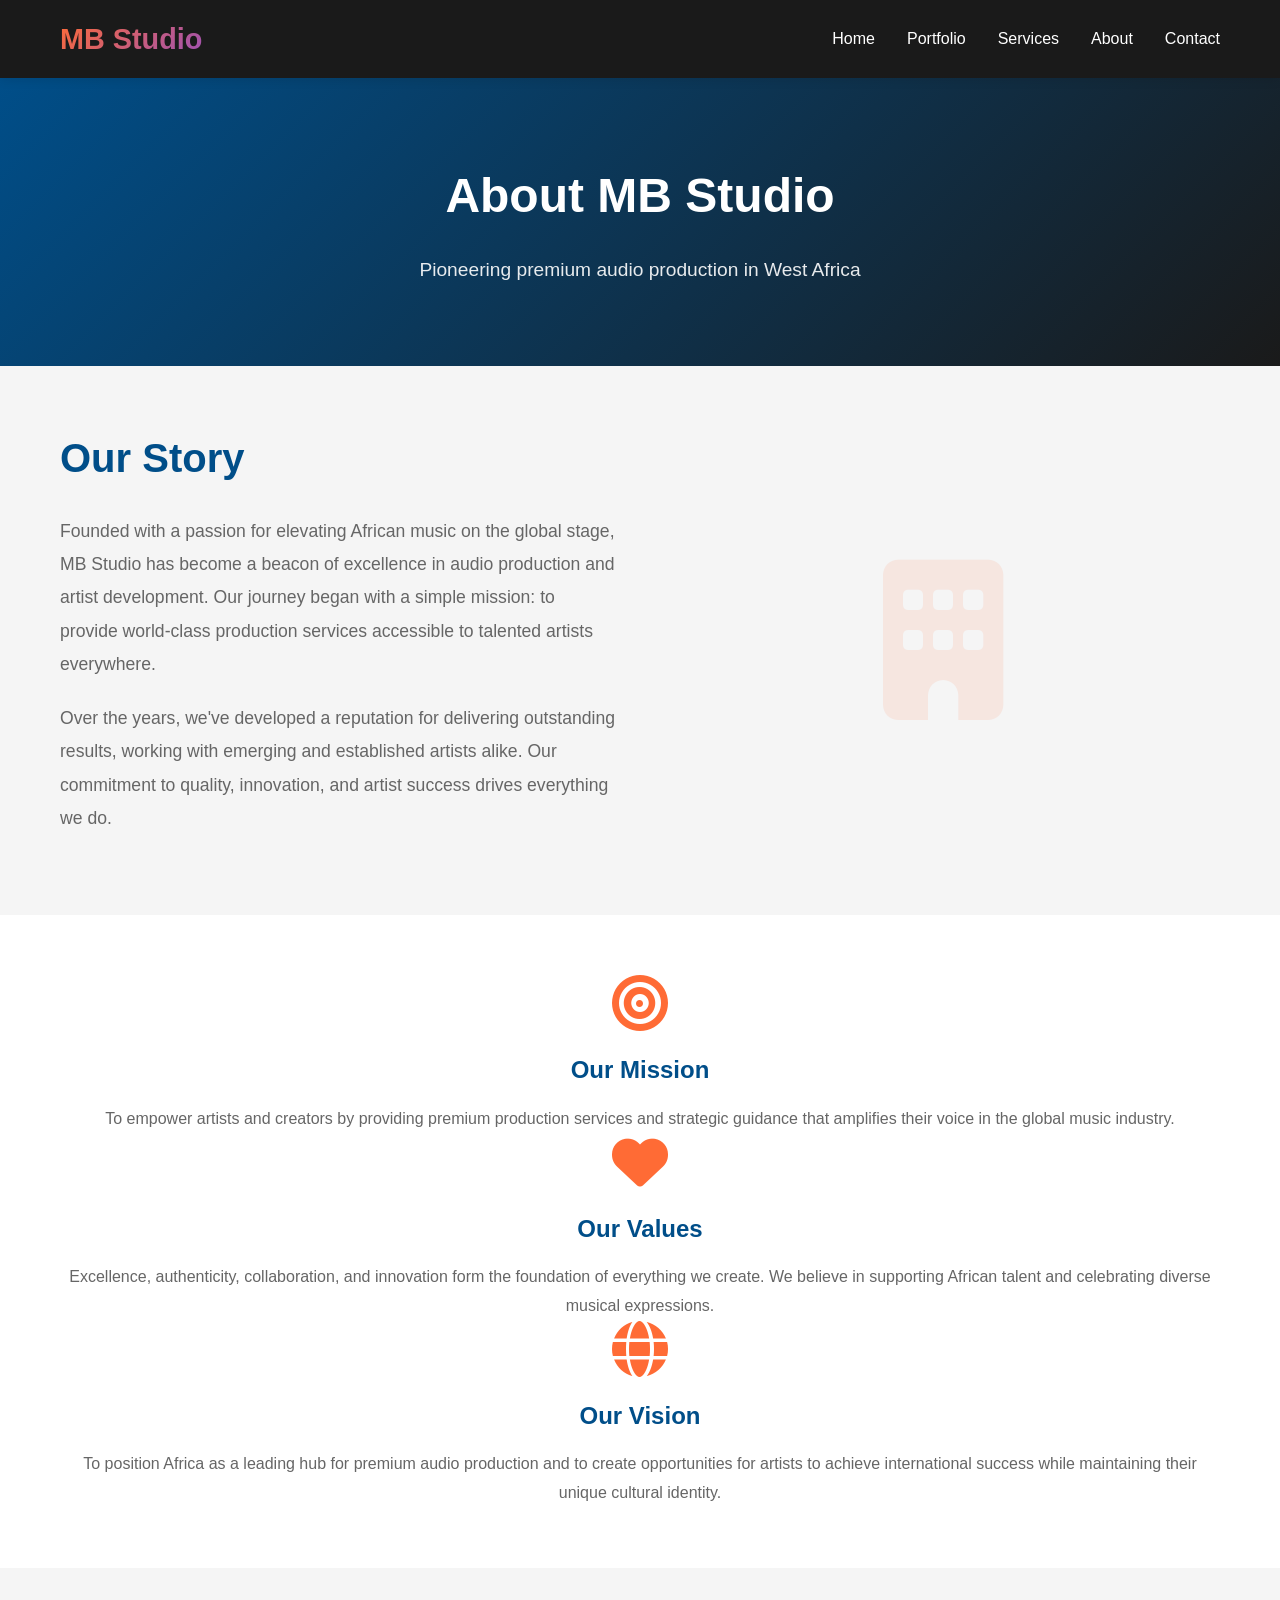
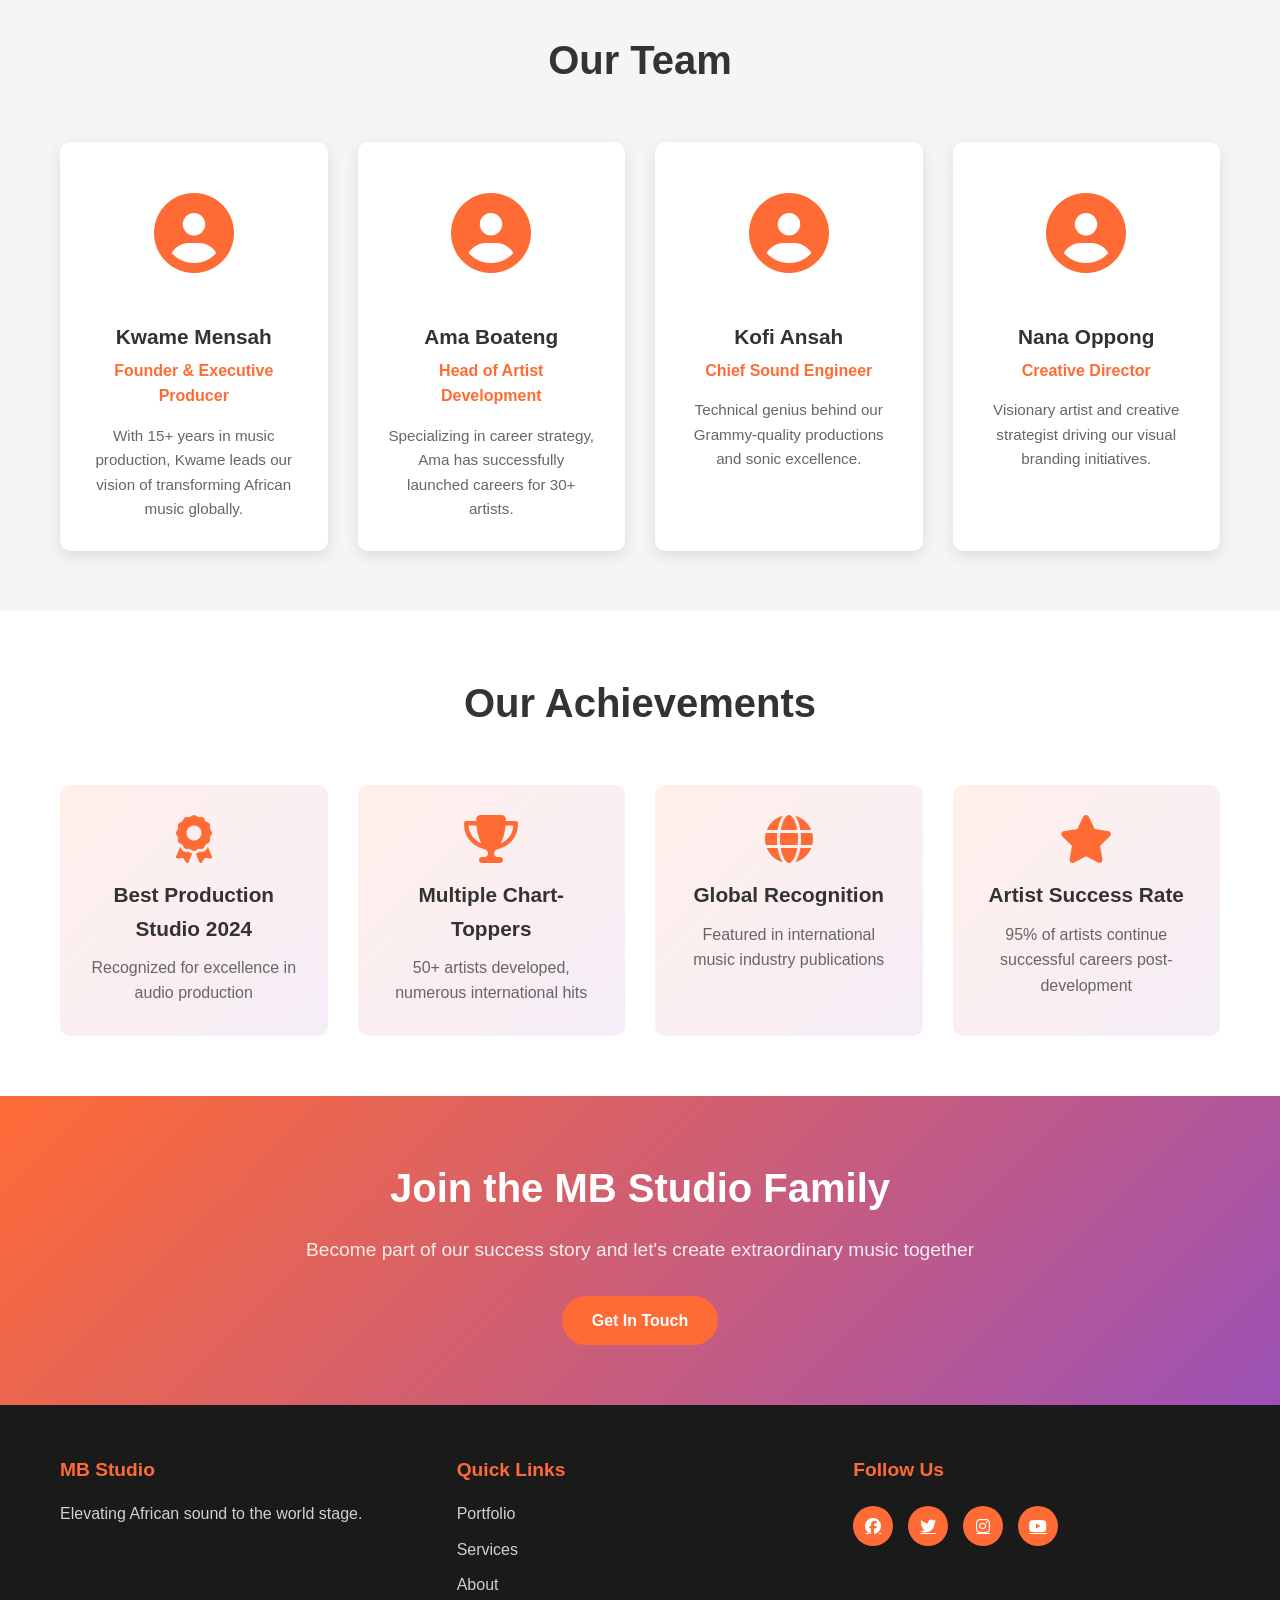
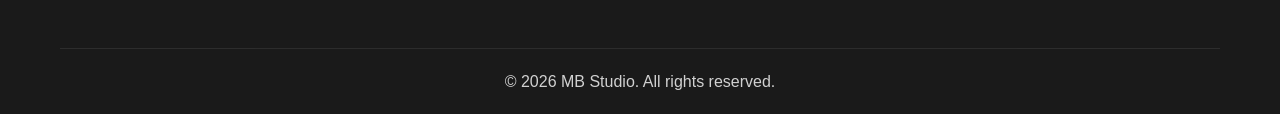
==== about.html @ 0f1e58d7 "Add complete MB Studio website with homepage, portfolio, and multi-page structure" ====
<!DOCTYPE html>
<html lang="en">
<head>
    <meta charset="UTF-8">
    <meta name="viewport" content="width=device-width, initial-scale=1.0">
    <title>About - MB Studio</title>
    <link rel="stylesheet" href="styles/main.css">
    <link rel="stylesheet" href="https://cdnjs.cloudflare.com/ajax/libs/font-awesome/6.4.0/css/all.min.css">
</head>
<body>
    <!-- Navigation -->
    <nav class="navbar">
        <div class="container">
            <div class="nav-content">
                <div class="logo">
                    <h1>MB Studio</h1>
                </div>
                <ul class="nav-links">
                    <li><a href="index.html">Home</a></li>
                    <li><a href="portfolio.html">Portfolio</a></li>
                    <li><a href="services.html">Services</a></li>
                    <li><a href="about.html">About</a></li>
                    <li><a href="contact.html">Contact</a></li>
                </ul>
            </div>
        </div>
    </nav>

    <!-- About Header -->
    <section class="page-header">
        <div class="container">
            <h1>About MB Studio</h1>
            <p>Pioneering premium audio production in West Africa</p>
        </div>
    </section>

    <!-- Our Story -->
    <section class="our-story">
        <div class="container">
            <div class="story-content">
                <div class="story-text">
                    <h2>Our Story</h2>
                    <p>Founded with a passion for elevating African music on the global stage, MB Studio has become a beacon of excellence in audio production and artist development. Our journey began with a simple mission: to provide world-class production services accessible to talented artists everywhere.</p>
                    <p>Over the years, we've developed a reputation for delivering outstanding results, working with emerging and established artists alike. Our commitment to quality, innovation, and artist success drives everything we do.</p>
                </div>
                <div class="story-image">
                    <i class="fas fa-building"></i>
                </div>
            </div>
        </div>
    </section>

    <!-- Mission & Values -->
    <section class="mission-values">
        <div class="container">
            <div class="mission-item">
                <i class="fas fa-bullseye"></i>
                <h3>Our Mission</h3>
                <p>To empower artists and creators by providing premium production services and strategic guidance that amplifies their voice in the global music industry.</p>
            </div>
            <div class="mission-item">
                <i class="fas fa-heart"></i>
                <h3>Our Values</h3>
                <p>Excellence, authenticity, collaboration, and innovation form the foundation of everything we create. We believe in supporting African talent and celebrating diverse musical expressions.</p>
            </div>
            <div class="mission-item">
                <i class="fas fa-globe"></i>
                <h3>Our Vision</h3>
                <p>To position Africa as a leading hub for premium audio production and to create opportunities for artists to achieve international success while maintaining their unique cultural identity.</p>
            </div>
        </div>
    </section>

    <!-- Team Section -->
    <section class="team">
        <div class="container">
            <h2>Our Team</h2>
            <div class="team-grid">
                <div class="team-member">
                    <div class="member-image">
                        <i class="fas fa-user-circle"></i>
                    </div>
                    <h3>Kwame Mensah</h3>
                    <p class="role">Founder & Executive Producer</p>
                    <p class="bio">With 15+ years in music production, Kwame leads our vision of transforming African music globally.</p>
                </div>
                <div class="team-member">
                    <div class="member-image">
                        <i class="fas fa-user-circle"></i>
                    </div>
                    <h3>Ama Boateng</h3>
                    <p class="role">Head of Artist Development</p>
                    <p class="bio">Specializing in career strategy, Ama has successfully launched careers for 30+ artists.</p>
                </div>
                <div class="team-member">
                    <div class="member-image">
                        <i class="fas fa-user-circle"></i>
                    </div>
                    <h3>Kofi Ansah</h3>
                    <p class="role">Chief Sound Engineer</p>
                    <p class="bio">Technical genius behind our Grammy-quality productions and sonic excellence.</p>
                </div>
                <div class="team-member">
                    <div class="member-image">
                        <i class="fas fa-user-circle"></i>
                    </div>
                    <h3>Nana Oppong</h3>
                    <p class="role">Creative Director</p>
                    <p class="bio">Visionary artist and creative strategist driving our visual branding initiatives.</p>
                </div>
            </div>
        </div>
    </section>

    <!-- Achievements -->
    <section class="achievements">
        <div class="container">
            <h2>Our Achievements</h2>
            <div class="achievements-grid">
                <div class="achievement">
                    <i class="fas fa-award"></i>
                    <h3>Best Production Studio 2024</h3>
                    <p>Recognized for excellence in audio production</p>
                </div>
                <div class="achievement">
                    <i class="fas fa-trophy"></i>
                    <h3>Multiple Chart-Toppers</h3>
                    <p>50+ artists developed, numerous international hits</p>
                </div>
                <div class="achievement">
                    <i class="fas fa-globe"></i>
                    <h3>Global Recognition</h3>
                    <p>Featured in international music industry publications</p>
                </div>
                <div class="achievement">
                    <i class="fas fa-star"></i>
                    <h3>Artist Success Rate</h3>
                    <p>95% of artists continue successful careers post-development</p>
                </div>
            </div>
        </div>
    </section>

    <!-- CTA Section -->
    <section class="cta">
        <div class="container">
            <h2>Join the MB Studio Family</h2>
            <p>Become part of our success story and let's create extraordinary music together</p>
            <a href="contact.html" class="btn btn-primary">Get In Touch</a>
        </div>
    </section>

    <!-- Footer -->
    <footer class="footer">
        <div class="container">
            <div class="footer-content">
                <div class="footer-section">
                    <h4>MB Studio</h4>
                    <p>Elevating African sound to the world stage.</p>
                </div>
                <div class="footer-section">
                    <h4>Quick Links</h4>
                    <ul>
                        <li><a href="portfolio.html">Portfolio</a></li>
                        <li><a href="services.html">Services</a></li>
                        <li><a href="about.html">About</a></li>
                    </ul>
                </div>
                <div class="footer-section">
                    <h4>Follow Us</h4>
                    <div class="social-links">
                        <a href="#"><i class="fab fa-facebook"></i></a>
                        <a href="#"><i class="fab fa-twitter"></i></a>
                        <a href="#"><i class="fab fa-instagram"></i></a>
                        <a href="#"><i class="fab fa-youtube"></i></a>
                    </div>
                </div>
            </div>
            <div class="footer-bottom">
                <p>&copy; 2026 MB Studio. All rights reserved.</p>
            </div>
        </div>
    </footer>

    <script src="js/main.js"></script>
</body>
</html>
---- styles/main.css ----
:root {
    --primary-color: #FF6B35;
    --secondary-color: #004E89;
    --accent-color: #9C51B6;
    --dark-bg: #1A1A1A;
    --light-bg: #F5F5F5;
    --text-dark: #333333;
    --text-light: #FFFFFF;
    --border-color: #E0E0E0;
    --success: #4CAF50;
    --error: #F44336;
}

* {
    margin: 0;
    padding: 0;
    box-sizing: border-box;
}

html {
    scroll-behavior: smooth;
}

body {
    font-family: 'Segoe UI', Tahoma, Geneva, Verdana, sans-serif;
    color: var(--text-dark);
    line-height: 1.6;
    background-color: #FFFFFF;
}

.container {
    max-width: 1200px;
    margin: 0 auto;
    padding: 0 20px;
}

/* Navigation */
.navbar {
    background-color: var(--dark-bg);
    color: var(--text-light);
    padding: 1rem 0;
    position: sticky;
    top: 0;
    z-index: 1000;
    box-shadow: 0 2px 10px rgba(0, 0, 0, 0.1);
}

.nav-content {
    display: flex;
    justify-content: space-between;
    align-items: center;
}

.logo h1 {
    font-size: 1.8rem;
    background: linear-gradient(135deg, var(--primary-color), var(--accent-color));
    -webkit-background-clip: text;
    -webkit-text-fill-color: transparent;
    background-clip: text;
}

.nav-links {
    display: flex;
    list-style: none;
    gap: 2rem;
}

.nav-links a {
    color: var(--text-light);
    text-decoration: none;
    transition: color 0.3s ease;
    font-weight: 500;
}

.nav-links a:hover {
    color: var(--primary-color);
}

.hamburger {
    display: none;
    flex-direction: column;
    cursor: pointer;
}

.hamburger span {
    width: 25px;
    height: 3px;
    background-color: var(--text-light);
    margin: 5px 0;
    transition: 0.3s;
}

/* Hero Section */
.hero {
    background: linear-gradient(135deg, var(--dark-bg), var(--secondary-color));
    color: var(--text-light);
    padding: 100px 20px;
    display: grid;
    grid-template-columns: 1fr 1fr;
    gap: 40px;
    align-items: center;
    min-height: 90vh;
}

.hero-content h1 {
    font-size: 3.5rem;
    margin-bottom: 20px;
    line-height: 1.2;
}

.hero-content p {
    font-size: 1.2rem;
    margin-bottom: 30px;
    opacity: 0.9;
}

.hero-buttons {
    display: flex;
    gap: 20px;
    flex-wrap: wrap;
}

.hero-image {
    display: flex;
    justify-content: center;
    align-items: center;
    font-size: 15rem;
    opacity: 0.2;
}

/* Buttons */
.btn {
    padding: 12px 30px;
    border: none;
    border-radius: 50px;
    font-size: 1rem;
    font-weight: 600;
    cursor: pointer;
    text-decoration: none;
    display: inline-block;
    transition: all 0.3s ease;
    text-align: center;
}

.btn-primary {
    background-color: var(--primary-color);
    color: var(--text-light);
}

.btn-primary:hover {
    background-color: #E55A24;
    transform: translateY(-2px);
    box-shadow: 0 5px 20px rgba(255, 107, 53, 0.4);
}

.btn-secondary {
    background-color: transparent;
    color: var(--text-light);
    border: 2px solid var(--text-light);
}

.btn-secondary:hover {
    background-color: var(--text-light);
    color: var(--secondary-color);
}

/* Services Preview */
.services-preview {
    padding: 60px 20px;
    background-color: var(--light-bg);
}

.services-preview h2 {
    text-align: center;
    font-size: 2.5rem;
    margin-bottom: 50px;
}

.services-grid {
    display: grid;
    grid-template-columns: repeat(auto-fit, minmax(300px, 1fr));
    gap: 30px;
}

.service-card {
    background-color: white;
    padding: 30px;
    border-radius: 10px;
    text-align: center;
    transition: all 0.3s ease;
    box-shadow: 0 5px 15px rgba(0, 0, 0, 0.1);
}

.service-card:hover {
    transform: translateY(-10px);
    box-shadow: 0 15px 30px rgba(0, 0, 0, 0.2);
}

.service-card i {
    font-size: 3rem;
    color: var(--primary-color);
    margin-bottom: 20px;
}

.service-card h3 {
    font-size: 1.5rem;
    margin-bottom: 15px;
}

.service-card p {
    color: #666;
    line-height: 1.8;
}

/* Statistics */
.stats {
    background-color: var(--secondary-color);
    color: var(--text-light);
    padding: 60px 20px;
    display: grid;
    grid-template-columns: repeat(auto-fit, minmax(250px, 1fr));
    gap: 40px;
    text-align: center;
}

.stat-item h3 {
    font-size: 3rem;
    color: var(--primary-color);
    margin-bottom: 10px;
}

.stat-item p {
    font-size: 1.1rem;
}

/* CTA Section */
.cta {
    background: linear-gradient(135deg, var(--primary-color), var(--accent-color));
    color: var(--text-light);
    padding: 60px 20px;
    text-align: center;
}

.cta h2 {
    font-size: 2.5rem;
    margin-bottom: 15px;
}

.cta p {
    font-size: 1.2rem;
    margin-bottom: 30px;
    opacity: 0.9;
}

/* Page Header */
.page-header {
    background: linear-gradient(135deg, var(--secondary-color), var(--dark-bg));
    color: var(--text-light);
    padding: 80px 20px;
    text-align: center;
}

.page-header h1 {
    font-size: 3rem;
    margin-bottom: 20px;
}

.page-header p {
    font-size: 1.2rem;
    opacity: 0.9;
}

/* Portfolio */
.portfolio-filters {
    padding: 40px 20px;
    text-align: center;
    display: flex;
    justify-content: center;
    gap: 15px;
    flex-wrap: wrap;
}

.filter-btn {
    padding: 10px 25px;
    border: 2px solid var(--secondary-color);
    background-color: transparent;
    color: var(--secondary-color);
    border-radius: 25px;
    cursor: pointer;
    font-weight: 600;
    transition: all 0.3s ease;
}

.filter-btn:hover,
.filter-btn.active {
    background-color: var(--secondary-color);
    color: var(--text-light);
}

.portfolio-gallery {
    padding: 40px 20px;
}

.gallery-grid {
    display: grid;
    grid-template-columns: repeat(auto-fill, minmax(280px, 1fr));
    gap: 25px;
}

.portfolio-item {
    background-color: var(--light-bg);
    border-radius: 10px;
    overflow: hidden;
    cursor: pointer;
    transition: all 0.3s ease;
    box-shadow: 0 5px 15px rgba(0, 0, 0, 0.1);
}

.portfolio-item:hover {
    transform: translateY(-10px);
    box-shadow: 0 15px 30px rgba(0, 0, 0, 0.2);
}

.portfolio-item.hidden {
    display: none;
}

.portfolio-image {
    width: 100%;
    height: 250px;
    background: linear-gradient(135deg, var(--primary-color), var(--accent-color));
    display: flex;
    align-items: center;
    justify-content: center;
    font-size: 4rem;
    color: var(--text-light);
}

.portfolio-info {
    padding: 25px;
}

.portfolio-info h3 {
    margin-bottom: 10px;
    font-size: 1.3rem;
}

.portfolio-info p {
    color: #666;
    margin-bottom: 15px;
}

.category-tag {
    display: inline-block;
    background-color: var(--primary-color);
    color: white;
    padding: 5px 12px;
    border-radius: 20px;
    font-size: 0.85rem;
    font-weight: 600;
}

/* Services Detail */
.services-detail {
    padding: 60px 20px;
}

.service-detail-item {
    display: grid;
    grid-template-columns: 1fr 1fr;
    gap: 50px;
    align-items: center;
    margin-bottom: 80px;
}

.service-detail-item.reverse {
    direction: rtl;
}

.service-detail-item.reverse > * {
    direction: ltr;
}

.service-detail-image {
    font-size: 8rem;
    color: var(--primary-color);
    display: flex;
    align-items: center;
    justify-content: center;
    min-height: 400px;
}

.service-detail-content h2 {
    font-size: 2rem;
    margin-bottom: 20px;
    color: var(--secondary-color);
}

.service-detail-content p {
    font-size: 1.1rem;
    margin-bottom: 25px;
    color: #666;
    line-height: 1.8;
}

.service-features {
    list-style: none;
}

.service-features li {
    padding: 10px 0;
    font-size: 1.05rem;
    display: flex;
    align-items: center;
    gap: 15px;
}

.service-features i {
    color: var(--primary-color);
    font-size: 1.2rem;
}

/* Pricing */
.pricing {
    padding: 60px 20px;
    background-color: var(--light-bg);
}

.pricing h2 {
    text-align: center;
    font-size: 2.5rem;
    margin-bottom: 50px;
}

.pricing-grid {
    display: grid;
    grid-template-columns: repeat(auto-fit, minmax(300px, 1fr));
    gap: 30px;
    max-width: 1000px;
    margin: 0 auto;
}

.pricing-card {
    background-color: white;
    padding: 40px;
    border-radius: 10px;
    text-align: center;
    box-shadow: 0 5px 15px rgba(0, 0, 0, 0.1);
    transition: all 0.3s ease;
    position: relative;
}

.pricing-card.featured {
    transform: scale(1.05);
    box-shadow: 0 15px 40px rgba(255, 107, 53, 0.3);
    border: 2px solid var(--primary-color);
}

.pricing-card.featured .badge {
    position: absolute;
    top: -15px;
    left: 50%;
    transform: translateX(-50%);
    background-color: var(--primary-color);
    color: white;
    padding: 8px 20px;
    border-radius: 20px;
    font-weight: 600;
}

.pricing-card h3 {
    font-size: 1.8rem;
    margin-bottom: 15px;
    color: var(--secondary-color);
}

.pricing-card .price {
    font-size: 2.5rem;
    color: var(--primary-color);
    font-weight: bold;
    margin: 15px 0;
}

.pricing-card .period {
    color: #666;
    margin-bottom: 30px;
}

.pricing-features {
    list-style: none;
    margin: 30px 0;
    text-align: left;
}

.pricing-features li {
    padding: 12px 0;
    border-bottom: 1px solid var(--border-color);
    display: flex;
    align-items: center;
    gap: 12px;
}

.pricing-features i {
    color: var(--success);
    font-weight: bold;
}

.pricing-features i.fa-times {
    color: #ccc;
}

.pricing-card .btn {
    width: 100%;
    margin-top: 20px;
}

/* Our Story */
.our-story {
    padding: 60px 20px;
    background-color: var(--light-bg);
}

.story-content {
    display: grid;
    grid-template-columns: 1fr 1fr;
    gap: 50px;
    align-items: center;
}

.story-text h2 {
    font-size: 2.5rem;
    margin-bottom: 25px;
    color: var(--secondary-color);
}

.story-text p {
    font-size: 1.1rem;
    margin-bottom: 20px;
    line-height: 1.9;
    color: #666;
}

.story-image {
    font-size: 10rem;
    color: var(--primary-color);
    opacity: 0.1;
    display: flex;
    align-items: center;
    justify-content: center;
}

/* Mission & Values */
.mission-values {
    display: grid;
    grid-template-columns: repeat(auto-fit, minmax(300px, 1fr));
    gap: 40px;
    padding: 60px 20px;
}

.mission-item {
    text-align: center;
}

.mission-item i {
    font-size: 3.5rem;
    color: var(--primary-color);
    margin-bottom: 20px;
}

.mission-item h3 {
    font-size: 1.5rem;
    margin-bottom: 15px;
    color: var(--secondary-color);
}

.mission-item p {
    color: #666;
    line-height: 1.8;
}

/* Team */
.team {
    padding: 60px 20px;
    background-color: var(--light-bg);
}

.team h2 {
    text-align: center;
    font-size: 2.5rem;
    margin-bottom: 50px;
}

.team-grid {
    display: grid;
    grid-template-columns: repeat(auto-fit, minmax(250px, 1fr));
    gap: 30px;
}

.team-member {
    background-color: white;
    padding: 30px;
    border-radius: 10px;
    text-align: center;
    box-shadow: 0 5px 15px rgba(0, 0, 0, 0.1);
    transition: all 0.3s ease;
}

.team-member:hover {
    transform: translateY(-10px);
}

.member-image {
    font-size: 5rem;
    color: var(--primary-color);
    margin-bottom: 20px;
}

.team-member h3 {
    font-size: 1.3rem;
    margin-bottom: 5px;
}

.team-member .role {
    color: var(--primary-color);
    font-weight: 600;
    margin-bottom: 15px;
}

.team-member .bio {
    color: #666;
    font-size: 0.95rem;
    line-height: 1.6;
}

/* Achievements */
.achievements {
    padding: 60px 20px;
}

.achievements h2 {
    text-align: center;
    font-size: 2.5rem;
    margin-bottom: 50px;
}

.achievements-grid {
    display: grid;
    grid-template-columns: repeat(auto-fit, minmax(250px, 1fr));
    gap: 30px;
}

.achievement {
    text-align: center;
    padding: 30px;
    border-radius: 10px;
    background: linear-gradient(135deg, rgba(255, 107, 53, 0.1), rgba(156, 81, 182, 0.1));
}

.achievement i {
    font-size: 3rem;
    color: var(--primary-color);
    margin-bottom: 15px;
}

.achievement h3 {
    font-size: 1.3rem;
    margin-bottom: 10px;
}

.achievement p {
    color: #666;
}

/* Contact Section */
.contact-section {
    padding: 60px 20px;
}

.contact-content {
    display: grid;
    grid-template-columns: 1fr 1fr;
    gap: 50px;
}

.contact-info h2,
.contact-form h2 {
    font-size: 1.8rem;
    margin-bottom: 30px;
    color: var(--secondary-color);
}

.info-item {
    display: flex;
    gap: 20px;
    margin-bottom: 30px;
}

.info-item i {
    font-size: 2rem;
    color: var(--primary-color);
    min-width: 40px;
}

.info-item h4 {
    font-size: 1.2rem;
    margin-bottom: 8px;
}

.info-item p {
    color: #666;
    line-height: 1.6;
}

/* Contact Form */
.contact-form {
    background-color: var(--light-bg);
    padding: 40px;
    border-radius: 10px;
}

.form-group {
    margin-bottom: 25px;
}

.form-group label {
    display: block;
    margin-bottom: 10px;
    font-weight: 600;
    color: var(--text-dark);
}

.form-group input,
.form-group textarea,
.form-group select {
    width: 100%;
    padding: 12px;
    border: 1px solid var(--border-color);
    border-radius: 5px;
    font-size: 1rem;
    font-family: inherit;
    transition: border-color 0.3s ease;
}

.form-group input:focus,
.form-group textarea:focus,
.form-group select:focus {
    outline: none;
    border-color: var(--primary-color);
}

.form-group textarea {
    resize: vertical;
}

.form-message {
    margin-top: 20px;
    padding: 15px;
    border-radius: 5px;
    display: none;
}

.form-message.success {
    background-color: #D4EDDA;
    color: #155724;
    display: block;
}

.form-message.error {
    background-color: #F8D7DA;
    color: #721C24;
    display: block;
}

/* Map Section */
.map-section {
    width: 100%;
    height: 400px;
    background: linear-gradient(135deg, var(--light-bg), #E8E8E8);
    display: flex;
    align-items: center;
    justify-content: center;
    color: #999;
    font-size: 1.2rem;
}

.map-container {
    text-align: center;
}

.map-container i {
    font-size: 4rem;
    margin-bottom: 20px;
}

/* FAQ */
.faq {
    padding: 60px 20px;
    background-color: var(--light-bg);
}

.faq h2 {
    text-align: center;
    font-size: 2.5rem;
    margin-bottom: 50px;
}

.faq-grid {
    display: grid;
    grid-template-columns: repeat(auto-fit, minmax(300px, 1fr));
    gap: 30px;
}

.faq-item {
    background-color: white;
    padding: 25px;
    border-radius: 10px;
    box-shadow: 0 5px 15px rgba(0, 0, 0, 0.1);
}

.faq-item h3 {
    color: var(--secondary-color);
    margin-bottom: 15px;
}

.faq-item p {
    color: #666;
    line-height: 1.7;
}

/* Footer */
.footer {
    background-color: var(--dark-bg);
    color: var(--text-light);
    padding: 50px 20px 20px;
}

.footer-content {
    display: grid;
    grid-template-columns: repeat(auto-fit, minmax(250px, 1fr));
    gap: 30px;
    margin-bottom: 40px;
}

.footer-section h4 {
    font-size: 1.2rem;
    margin-bottom: 15px;
    color: var(--primary-color);
}

.footer-section p {
    opacity: 0.8;
    line-height: 1.6;
}

.footer-section ul {
    list-style: none;
}

.footer-section ul li {
    margin-bottom: 10px;
}

.footer-section ul li a {
    color: var(--text-light);
    text-decoration: none;
    transition: color 0.3s ease;
    opacity: 0.8;
}

.footer-section ul li a:hover {
    color: var(--primary-color);
    opacity: 1;
}

.social-links {
    display: flex;
    gap: 15px;
    margin-top: 20px;
}

.social-links a {
    display: inline-flex;
    align-items: center;
    justify-content: center;
    width: 40px;
    height: 40px;
    background-color: var(--primary-color);
    color: white;
    border-radius: 50%;
    transition: all 0.3s ease;
}

.social-links a:hover {
    background-color: var(--accent-color);
    transform: translateY(-5px);
}

.footer-bottom {
    border-top: 1px solid rgba(255, 255, 255, 0.1);
    padding-top: 20px;
    text-align: center;
    opacity: 0.8;
}

/* Responsive Design */
@media (max-width: 768px) {
    .hamburger {
        display: flex;
    }

    .nav-links {
        display: none;
    }

    .hero {
        grid-template-columns: 1fr;
        padding: 60px 20px;
        min-height: auto;
    }

    .hero-content h1 {
        font-size: 2.2rem;
    }

    .hero-image {
        font-size: 8rem;
    }

    .service-detail-item {
        grid-template-columns: 1fr;
        gap: 30px;
    }

    .service-detail-image {
        min-height: 250px;
        font-size: 5rem;
    }

    .story-content {
        grid-template-columns: 1fr;
    }

    .contact-content {
        grid-template-columns: 1fr;
        gap: 30px;
    }

    .page-header h1 {
        font-size: 2rem;
    }

    .gallery-grid {
        grid-template-columns: 1fr;
    }

    .pricing-card.featured {
        transform: scale(1);
    }
}

@media (max-width: 480px) {
    .hero-content h1 {
        font-size: 1.8rem;
    }

    .services-grid {
        grid-template-columns: 1fr;
    }

    .cta h2 {
        font-size: 1.8rem;
    }

    .nav-links {
        flex-direction: column;
        gap: 1rem;
    }
}
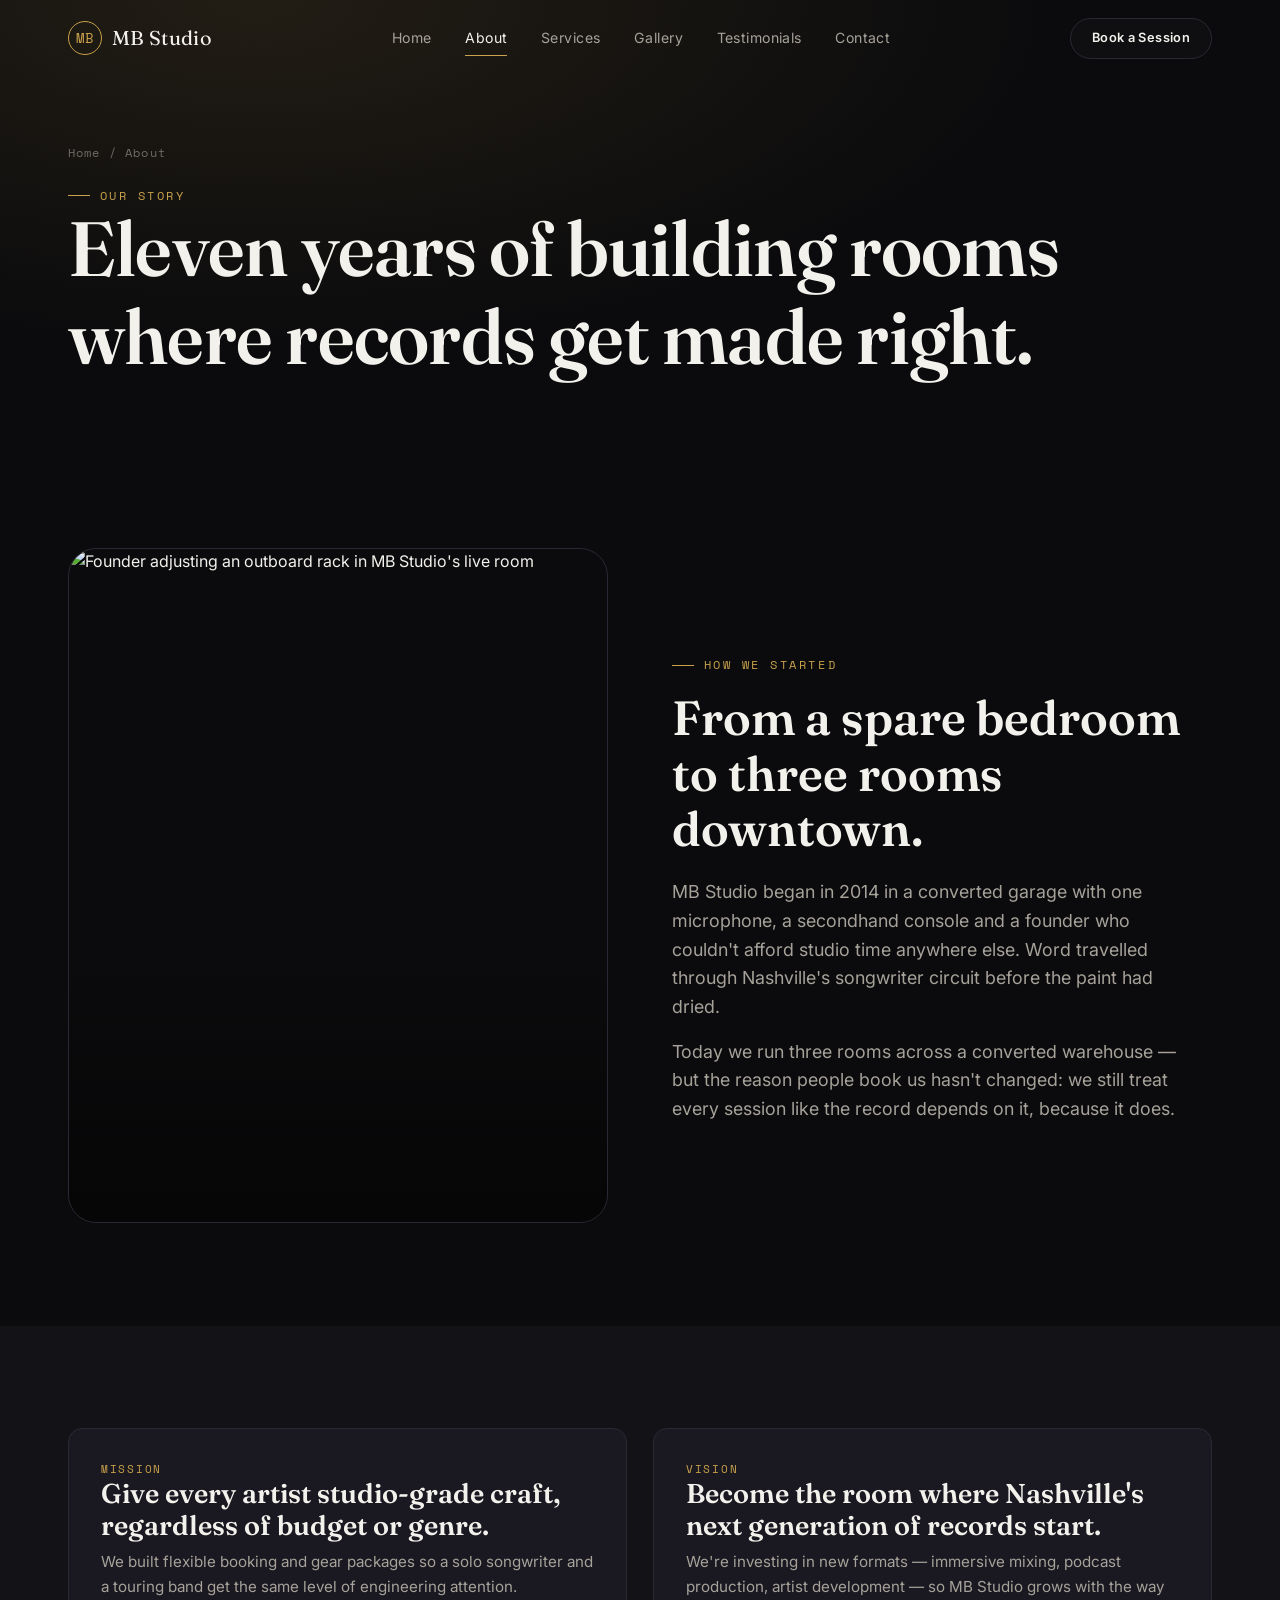
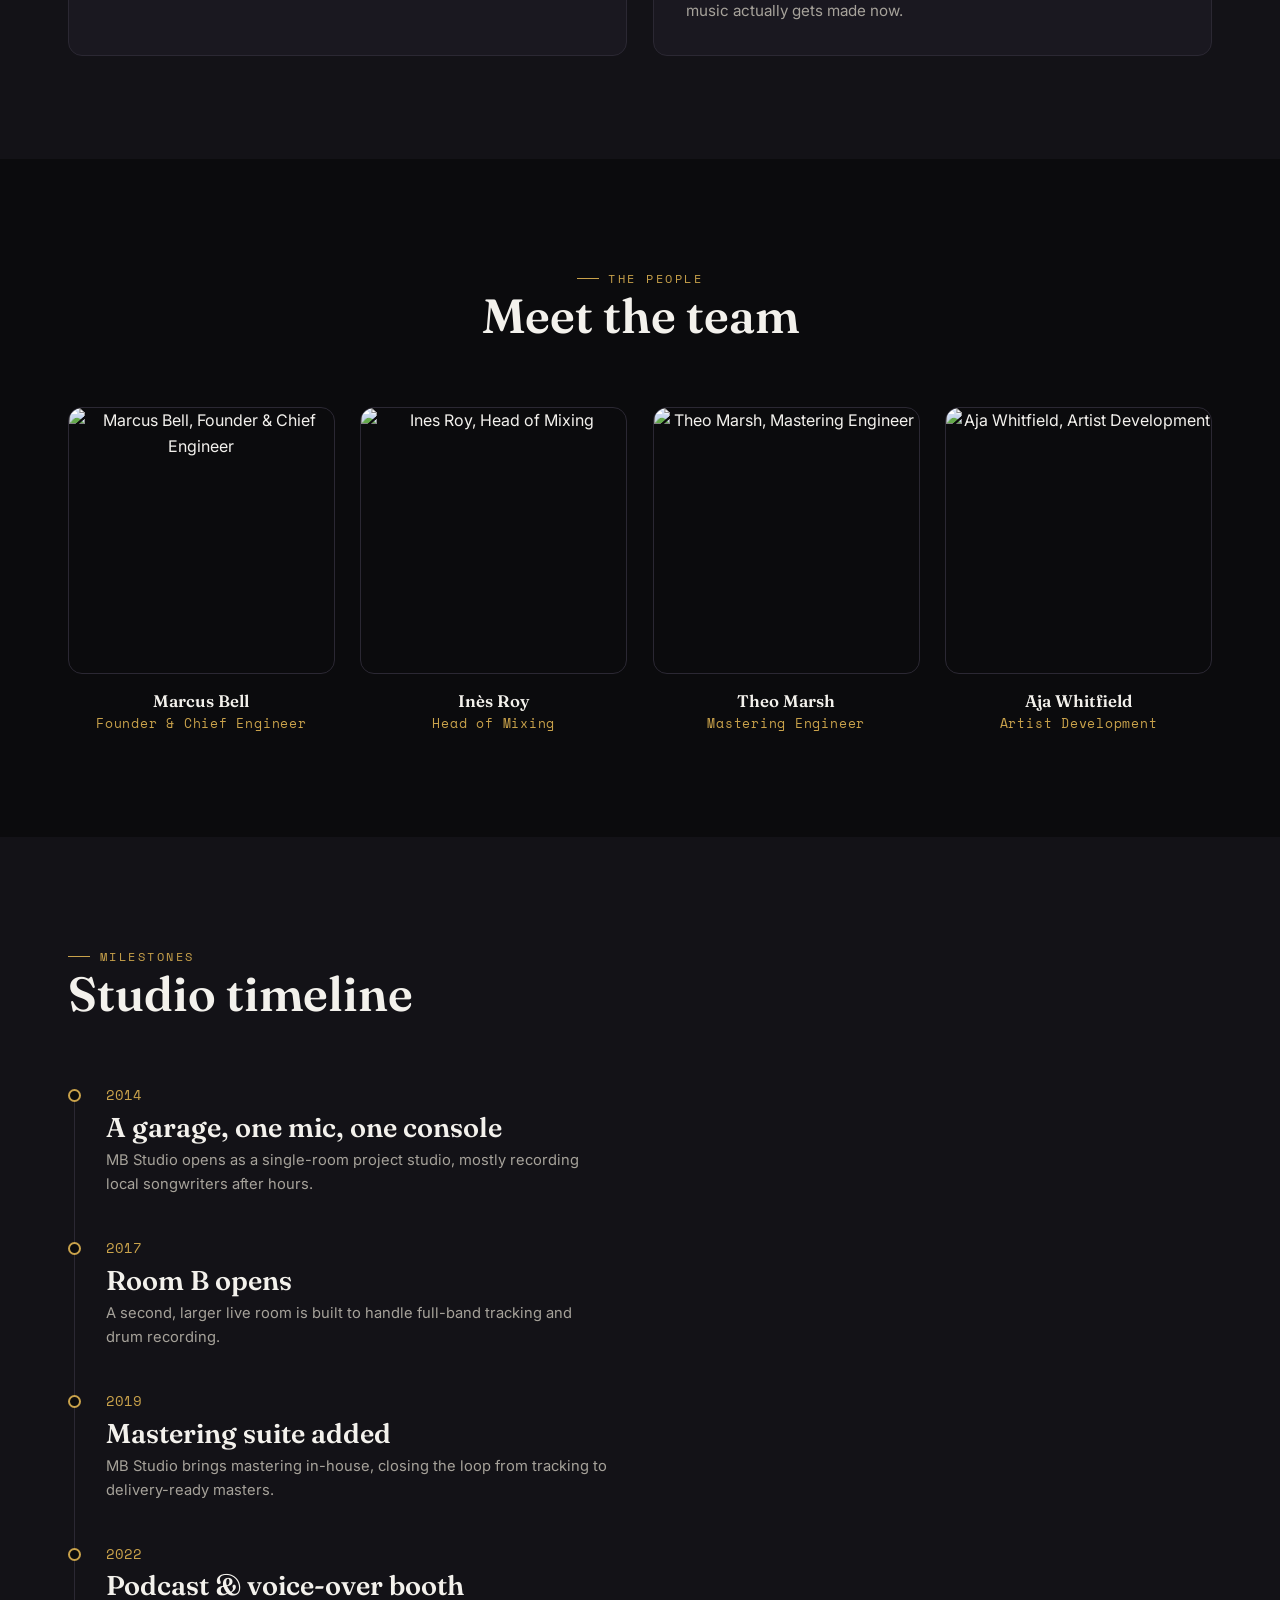
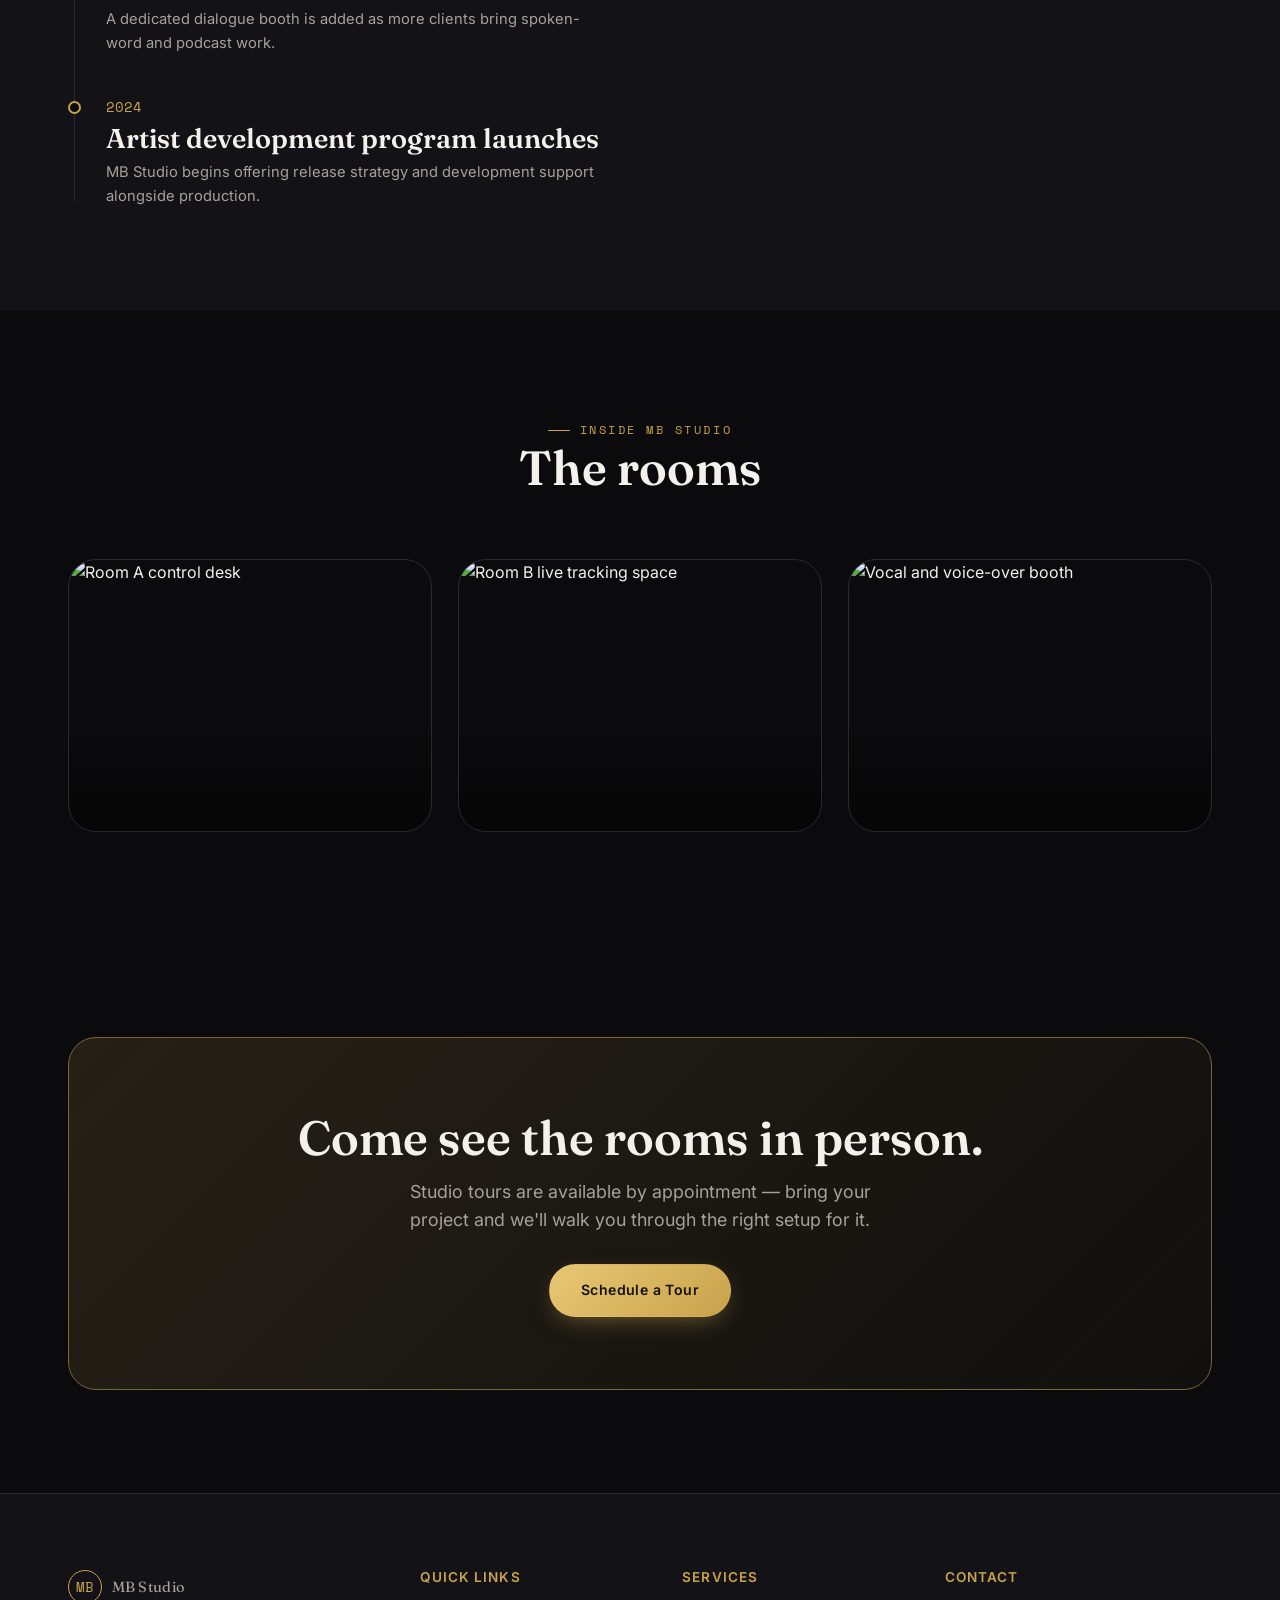
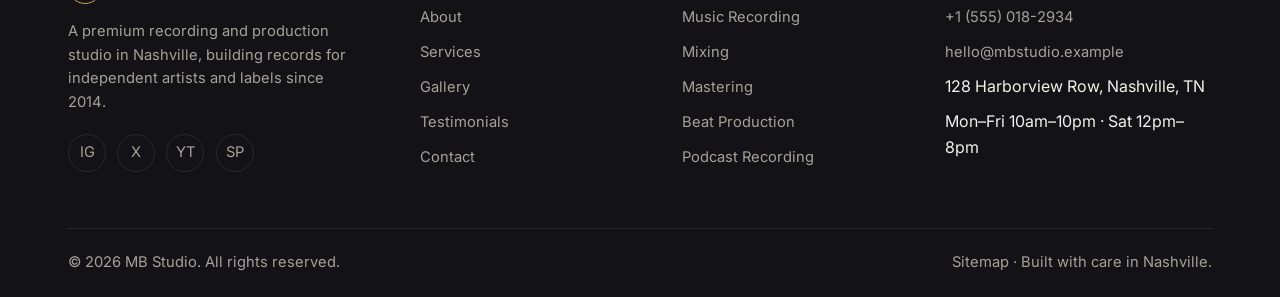
==== commit c81284ca: "Add files via upload" ====
--- a/about.html
+++ b/about.html
@@ -1,187 +1,213 @@
 <!DOCTYPE html>
 <html lang="en">
 <head>
-    <meta charset="UTF-8">
-    <meta name="viewport" content="width=device-width, initial-scale=1.0">
-    <title>About - MB Studio</title>
-    <link rel="stylesheet" href="styles/main.css">
-    <link rel="stylesheet" href="https://cdnjs.cloudflare.com/ajax/libs/font-awesome/6.4.0/css/all.min.css">
+<meta charset="UTF-8">
+<meta name="viewport" content="width=device-width, initial-scale=1.0">
+<title>About MB Studio — Our Story, Mission & Team</title>
+<meta name="description" content="Learn about MB Studio's story, mission, vision and the team of engineers and producers behind every record made in our Nashville rooms.">
+<link rel="canonical" href="https://www.example.com/about.html">
+<link rel="icon" href="favicon.ico" type="image/x-icon">
+<meta property="og:type" content="website">
+<meta property="og:title" content="About MB Studio">
+<meta property="og:description" content="The story, mission and team behind MB Studio.">
+<meta property="og:image" content="assets/images/og-cover.jpg">
+<meta property="og:url" content="https://www.example.com/about.html">
+<meta name="twitter:card" content="summary_large_image">
+<meta name="twitter:title" content="About MB Studio">
+<meta name="twitter:description" content="The story, mission and team behind MB Studio.">
+<link rel="preconnect" href="https://fonts.googleapis.com">
+<link rel="preconnect" href="https://fonts.gstatic.com" crossorigin>
+<link href="https://fonts.googleapis.com/css2?family=Fraunces:opsz,wght@9..144,400..700&family=Inter:wght@400;500;600;700&family=Space+Mono:wght@400;700&display=swap" rel="stylesheet">
+<link rel="stylesheet" href="style.css">
+<script type="application/ld+json">
+{
+  "@context": "https://schema.org",
+  "@type": "BreadcrumbList",
+  "itemListElement": [
+    { "@type": "ListItem", "position": 1, "name": "Home", "item": "https://www.example.com/" },
+    { "@type": "ListItem", "position": 2, "name": "About", "item": "https://www.example.com/about.html" }
+  ]
+}
+</script>
 </head>
 <body>
-    <!-- Navigation -->
-    <nav class="navbar">
-        <div class="container">
-            <div class="nav-content">
-                <div class="logo">
-                    <h1>MB Studio</h1>
-                </div>
-                <ul class="nav-links">
-                    <li><a href="index.html">Home</a></li>
-                    <li><a href="portfolio.html">Portfolio</a></li>
-                    <li><a href="services.html">Services</a></li>
-                    <li><a href="about.html">About</a></li>
-                    <li><a href="contact.html">Contact</a></li>
-                </ul>
-            </div>
-        </div>
+
+<div class="loader" aria-hidden="true"><div class="loader-wave"><span></span><span></span><span></span><span></span><span></span></div></div>
+<a href="#main" class="skip-link">Skip to content</a>
+
+<header class="navbar">
+  <div class="container">
+    <a href="index.html" class="brand"><span class="mark">MB</span> MB Studio</a>
+    <nav class="nav-links" id="nav-links" aria-label="Primary">
+      <a href="index.html">Home</a>
+      <a href="about.html" aria-current="page">About</a>
+      <a href="services.html">Services</a>
+      <a href="gallery.html">Gallery</a>
+      <a href="testimonials.html">Testimonials</a>
+      <a href="contact.html">Contact</a>
     </nav>
-
-    <!-- About Header -->
-    <section class="page-header">
-        <div class="container">
-            <h1>About MB Studio</h1>
-            <p>Pioneering premium audio production in West Africa</p>
-        </div>
-    </section>
-
-    <!-- Our Story -->
-    <section class="our-story">
-        <div class="container">
-            <div class="story-content">
-                <div class="story-text">
-                    <h2>Our Story</h2>
-                    <p>Founded with a passion for elevating African music on the global stage, MB Studio has become a beacon of excellence in audio production and artist development. Our journey began with a simple mission: to provide world-class production services accessible to talented artists everywhere.</p>
-                    <p>Over the years, we've developed a reputation for delivering outstanding results, working with emerging and established artists alike. Our commitment to quality, innovation, and artist success drives everything we do.</p>
-                </div>
-                <div class="story-image">
-                    <i class="fas fa-building"></i>
-                </div>
-            </div>
-        </div>
-    </section>
-
-    <!-- Mission & Values -->
-    <section class="mission-values">
-        <div class="container">
-            <div class="mission-item">
-                <i class="fas fa-bullseye"></i>
-                <h3>Our Mission</h3>
-                <p>To empower artists and creators by providing premium production services and strategic guidance that amplifies their voice in the global music industry.</p>
-            </div>
-            <div class="mission-item">
-                <i class="fas fa-heart"></i>
-                <h3>Our Values</h3>
-                <p>Excellence, authenticity, collaboration, and innovation form the foundation of everything we create. We believe in supporting African talent and celebrating diverse musical expressions.</p>
-            </div>
-            <div class="mission-item">
-                <i class="fas fa-globe"></i>
-                <h3>Our Vision</h3>
-                <p>To position Africa as a leading hub for premium audio production and to create opportunities for artists to achieve international success while maintaining their unique cultural identity.</p>
-            </div>
-        </div>
-    </section>
-
-    <!-- Team Section -->
-    <section class="team">
-        <div class="container">
-            <h2>Our Team</h2>
-            <div class="team-grid">
-                <div class="team-member">
-                    <div class="member-image">
-                        <i class="fas fa-user-circle"></i>
-                    </div>
-                    <h3>Kwame Mensah</h3>
-                    <p class="role">Founder & Executive Producer</p>
-                    <p class="bio">With 15+ years in music production, Kwame leads our vision of transforming African music globally.</p>
-                </div>
-                <div class="team-member">
-                    <div class="member-image">
-                        <i class="fas fa-user-circle"></i>
-                    </div>
-                    <h3>Ama Boateng</h3>
-                    <p class="role">Head of Artist Development</p>
-                    <p class="bio">Specializing in career strategy, Ama has successfully launched careers for 30+ artists.</p>
-                </div>
-                <div class="team-member">
-                    <div class="member-image">
-                        <i class="fas fa-user-circle"></i>
-                    </div>
-                    <h3>Kofi Ansah</h3>
-                    <p class="role">Chief Sound Engineer</p>
-                    <p class="bio">Technical genius behind our Grammy-quality productions and sonic excellence.</p>
-                </div>
-                <div class="team-member">
-                    <div class="member-image">
-                        <i class="fas fa-user-circle"></i>
-                    </div>
-                    <h3>Nana Oppong</h3>
-                    <p class="role">Creative Director</p>
-                    <p class="bio">Visionary artist and creative strategist driving our visual branding initiatives.</p>
-                </div>
-            </div>
-        </div>
-    </section>
-
-    <!-- Achievements -->
-    <section class="achievements">
-        <div class="container">
-            <h2>Our Achievements</h2>
-            <div class="achievements-grid">
-                <div class="achievement">
-                    <i class="fas fa-award"></i>
-                    <h3>Best Production Studio 2024</h3>
-                    <p>Recognized for excellence in audio production</p>
-                </div>
-                <div class="achievement">
-                    <i class="fas fa-trophy"></i>
-                    <h3>Multiple Chart-Toppers</h3>
-                    <p>50+ artists developed, numerous international hits</p>
-                </div>
-                <div class="achievement">
-                    <i class="fas fa-globe"></i>
-                    <h3>Global Recognition</h3>
-                    <p>Featured in international music industry publications</p>
-                </div>
-                <div class="achievement">
-                    <i class="fas fa-star"></i>
-                    <h3>Artist Success Rate</h3>
-                    <p>95% of artists continue successful careers post-development</p>
-                </div>
-            </div>
-        </div>
-    </section>
-
-    <!-- CTA Section -->
-    <section class="cta">
-        <div class="container">
-            <h2>Join the MB Studio Family</h2>
-            <p>Become part of our success story and let's create extraordinary music together</p>
-            <a href="contact.html" class="btn btn-primary">Get In Touch</a>
-        </div>
-    </section>
-
-    <!-- Footer -->
-    <footer class="footer">
-        <div class="container">
-            <div class="footer-content">
-                <div class="footer-section">
-                    <h4>MB Studio</h4>
-                    <p>Elevating African sound to the world stage.</p>
-                </div>
-                <div class="footer-section">
-                    <h4>Quick Links</h4>
-                    <ul>
-                        <li><a href="portfolio.html">Portfolio</a></li>
-                        <li><a href="services.html">Services</a></li>
-                        <li><a href="about.html">About</a></li>
-                    </ul>
-                </div>
-                <div class="footer-section">
-                    <h4>Follow Us</h4>
-                    <div class="social-links">
-                        <a href="#"><i class="fab fa-facebook"></i></a>
-                        <a href="#"><i class="fab fa-twitter"></i></a>
-                        <a href="#"><i class="fab fa-instagram"></i></a>
-                        <a href="#"><i class="fab fa-youtube"></i></a>
-                    </div>
-                </div>
-            </div>
-            <div class="footer-bottom">
-                <p>&copy; 2026 MB Studio. All rights reserved.</p>
-            </div>
-        </div>
-    </footer>
-
-    <script src="js/main.js"></script>
+    <div class="nav-cta">
+      <a href="contact.html" class="btn btn-ghost btn-sm">Book a Session</a>
+      <button class="nav-toggle" aria-label="Toggle menu" aria-expanded="false" aria-controls="nav-links"><span></span><span></span><span></span></button>
+    </div>
+  </div>
+</header>
+
+<main id="main">
+
+  <section class="page-header">
+    <div class="container">
+      <p class="breadcrumb"><a href="index.html">Home</a> / About</p>
+      <p class="eyebrow">Our story</p>
+      <h1>Eleven years of building rooms<br>where records get made right.</h1>
+    </div>
+  </section>
+
+  <!-- COMPANY STORY -->
+  <section class="section">
+    <div class="container split">
+      <div class="media-frame reveal">
+        <img src="assets/images/about-story.jpg" alt="Founder adjusting an outboard rack in MB Studio's live room" loading="lazy" width="800" height="1000">
+      </div>
+      <div class="reveal">
+        <p class="eyebrow">How we started</p>
+        <h2 style="margin:1rem 0 1.4rem;">From a spare bedroom to three rooms downtown.</h2>
+        <p class="lede" style="margin-bottom:1rem;">MB Studio began in 2014 in a converted garage with one microphone, a secondhand console and a founder who couldn't afford studio time anywhere else. Word travelled through Nashville's songwriter circuit before the paint had dried.</p>
+        <p class="lede">Today we run three rooms across a converted warehouse — but the reason people book us hasn't changed: we still treat every session like the record depends on it, because it does.</p>
+      </div>
+    </div>
+  </section>
+
+  <!-- MISSION / VISION -->
+  <section class="section" style="background:var(--color-bg-alt);">
+    <div class="container grid grid-2 reveal-stagger">
+      <div class="card">
+        <p class="tag">Mission</p>
+        <h3>Give every artist studio-grade craft, regardless of budget or genre.</h3>
+        <p>We built flexible booking and gear packages so a solo songwriter and a touring band get the same level of engineering attention.</p>
+      </div>
+      <div class="card">
+        <p class="tag">Vision</p>
+        <h3>Become the room where Nashville's next generation of records start.</h3>
+        <p>We're investing in new formats — immersive mixing, podcast production, artist development — so MB Studio grows with the way music actually gets made now.</p>
+      </div>
+    </div>
+  </section>
+
+  <!-- TEAM -->
+  <section class="section">
+    <div class="container">
+      <div class="section-head center reveal">
+        <p class="eyebrow">The people</p>
+        <h2>Meet the team</h2>
+      </div>
+      <div class="grid grid-4 reveal-stagger">
+        <div class="team-card">
+          <div class="photo"><img src="assets/images/team-01.jpg" alt="Marcus Bell, Founder & Chief Engineer" loading="lazy" width="300" height="300"></div>
+          <h3>Marcus Bell</h3>
+          <p class="role">Founder &amp; Chief Engineer</p>
+        </div>
+        <div class="team-card">
+          <div class="photo"><img src="assets/images/team-02.jpg" alt="Ines Roy, Head of Mixing" loading="lazy" width="300" height="300"></div>
+          <h3>Inès Roy</h3>
+          <p class="role">Head of Mixing</p>
+        </div>
+        <div class="team-card">
+          <div class="photo"><img src="assets/images/team-03.jpg" alt="Theo Marsh, Mastering Engineer" loading="lazy" width="300" height="300"></div>
+          <h3>Theo Marsh</h3>
+          <p class="role">Mastering Engineer</p>
+        </div>
+        <div class="team-card">
+          <div class="photo"><img src="assets/images/team-04.jpg" alt="Aja Whitfield, Artist Development" loading="lazy" width="300" height="300"></div>
+          <h3>Aja Whitfield</h3>
+          <p class="role">Artist Development</p>
+        </div>
+      </div>
+    </div>
+  </section>
+
+  <!-- TIMELINE -->
+  <section class="section" style="background:var(--color-bg-alt);">
+    <div class="container">
+      <div class="section-head reveal">
+        <p class="eyebrow">Milestones</p>
+        <h2>Studio timeline</h2>
+      </div>
+      <div class="timeline reveal-stagger">
+        <div class="timeline-item"><p class="year">2014</p><h3>A garage, one mic, one console</h3><p>MB Studio opens as a single-room project studio, mostly recording local songwriters after hours.</p></div>
+        <div class="timeline-item"><p class="year">2017</p><h3>Room B opens</h3><p>A second, larger live room is built to handle full-band tracking and drum recording.</p></div>
+        <div class="timeline-item"><p class="year">2019</p><h3>Mastering suite added</h3><p>MB Studio brings mastering in-house, closing the loop from tracking to delivery-ready masters.</p></div>
+        <div class="timeline-item"><p class="year">2022</p><h3>Podcast &amp; voice-over booth</h3><p>A dedicated dialogue booth is added as more clients bring spoken-word and podcast work.</p></div>
+        <div class="timeline-item"><p class="year">2024</p><h3>Artist development program launches</h3><p>MB Studio begins offering release strategy and development support alongside production.</p></div>
+      </div>
+    </div>
+  </section>
+
+  <!-- STUDIO IMAGES -->
+  <section class="section">
+    <div class="container">
+      <div class="section-head center reveal">
+        <p class="eyebrow">Inside MB Studio</p>
+        <h2>The rooms</h2>
+      </div>
+      <div class="grid grid-3 reveal-stagger">
+        <div class="media-frame" style="aspect-ratio:4/3;"><img src="assets/images/studio-room-a.jpg" alt="Room A control desk" loading="lazy" width="600" height="450"></div>
+        <div class="media-frame" style="aspect-ratio:4/3;"><img src="assets/images/studio-room-b.jpg" alt="Room B live tracking space" loading="lazy" width="600" height="450"></div>
+        <div class="media-frame" style="aspect-ratio:4/3;"><img src="assets/images/studio-booth.jpg" alt="Vocal and voice-over booth" loading="lazy" width="600" height="450"></div>
+      </div>
+    </div>
+  </section>
+
+  <section class="section">
+    <div class="container">
+      <div class="cta-band reveal">
+        <h2>Come see the rooms in person.</h2>
+        <p class="lede">Studio tours are available by appointment — bring your project and we'll walk you through the right setup for it.</p>
+        <a href="contact.html" class="btn btn-primary">Schedule a Tour</a>
+      </div>
+    </div>
+  </section>
+
+</main>
+
+<footer class="footer">
+  <div class="container">
+    <div class="footer-grid">
+      <div class="footer-brand">
+        <a href="index.html" class="brand"><span class="mark">MB</span> MB Studio</a>
+        <p>A premium recording and production studio in Nashville, building records for independent artists and labels since 2014.</p>
+        <div class="social-row">
+          <a href="https://instagram.com/" aria-label="Instagram">IG</a>
+          <a href="https://twitter.com/" aria-label="Twitter / X">X</a>
+          <a href="https://youtube.com/" aria-label="YouTube">YT</a>
+          <a href="https://open.spotify.com/" aria-label="Spotify">SP</a>
+        </div>
+      </div>
+      <div><h4>Quick Links</h4><ul>
+        <li><a href="about.html">About</a></li><li><a href="services.html">Services</a></li>
+        <li><a href="gallery.html">Gallery</a></li><li><a href="testimonials.html">Testimonials</a></li>
+        <li><a href="contact.html">Contact</a></li>
+      </ul></div>
+      <div><h4>Services</h4><ul>
+        <li><a href="services.html#recording">Music Recording</a></li><li><a href="services.html#mixing">Mixing</a></li>
+        <li><a href="services.html#mastering">Mastering</a></li><li><a href="services.html#beats">Beat Production</a></li>
+        <li><a href="services.html#podcast">Podcast Recording</a></li>
+      </ul></div>
+      <div><h4>Contact</h4><ul>
+        <li><a href="tel:+15550182934">+1 (555) 018-2934</a></li>
+        <li><a href="mailto:hello@mbstudio.example">hello@mbstudio.example</a></li>
+        <li>128 Harborview Row, Nashville, TN</li>
+        <li>Mon–Fri 10am–10pm · Sat 12pm–8pm</li>
+      </ul></div>
+    </div>
+    <div class="footer-bottom">
+      <p>&copy; <span data-year></span> MB Studio. All rights reserved.</p>
+      <p><a href="404.html">Sitemap</a> · Built with care in Nashville.</p>
+    </div>
+  </div>
+</footer>
+
+<button class="back-to-top" aria-label="Back to top">↑</button>
+<script src="script.js"></script>
 </body>
-</html>+</html>
--- a/style.css
+++ b/style.css
@@ -0,0 +1,480 @@
+/* ==========================================================================
+   MB STUDIO — Stylesheet
+   Design system: dark luxury, antique-gold accent, waveform motif.
+   Sections: 1. Reset & Tokens  2. Typography  3. Layout Utilities
+             4. Navigation      5. Buttons     6. Hero
+             7. Sections (about/services/gallery/testimonials/contact)
+             8. Footer          9. Components (cards, forms, slider, loader)
+             10. Animations     11. Responsive
+   ========================================================================== */
+
+/* ---------- 1. Reset & Tokens ---------- */
+*, *::before, *::after { box-sizing: border-box; }
+html { scroll-behavior: smooth; }
+@media (prefers-reduced-motion: reduce) {
+  html { scroll-behavior: auto; }
+  *, *::before, *::after { animation-duration: 0.01ms !important; animation-iteration-count: 1 !important; transition-duration: 0.01ms !important; scroll-behavior: auto !important; }
+}
+
+:root {
+  /* Color tokens */
+  --color-bg:        #0B0B0D;   /* near-black canvas */
+  --color-bg-alt:     #131217;   /* panel background */
+  --color-bg-raised:  #1A1820;   /* card / raised surface */
+  --color-line:       #2B2833;   /* hairline borders */
+  --color-gold:        #C9A24B;   /* primary antique gold */
+  --color-gold-bright: #E8C874;   /* highlight gold */
+  --color-gold-dim:    #7A6636;   /* deep gold for shadows/gradients */
+  --color-text:        #F3F1EC;   /* warm off-white */
+  --color-text-muted:  #A6A29A;   /* secondary text */
+  --color-text-faint:  #6F6B66;   /* tertiary / captions */
+
+  /* Typography */
+  --font-display: 'Fraunces', Georgia, serif;
+  --font-body: 'Inter', -apple-system, BlinkMacSystemFont, 'Segoe UI', sans-serif;
+  --font-mono: 'Space Mono', 'Courier New', monospace;
+
+  /* Layout */
+  --max-width: 1240px;
+  --gutter: clamp(1.25rem, 4vw, 3rem);
+  --radius-sm: 6px;
+  --radius-md: 14px;
+  --radius-lg: 28px;
+
+  /* Motion */
+  --ease: cubic-bezier(0.22, 1, 0.36, 1);
+}
+
+html, body { margin: 0; padding: 0; }
+body {
+  background: var(--color-bg);
+  color: var(--color-text);
+  font-family: var(--font-body);
+  font-size: 16px;
+  line-height: 1.6;
+  -webkit-font-smoothing: antialiased;
+  overflow-x: hidden;
+}
+img { max-width: 100%; display: block; }
+a { color: inherit; text-decoration: none; }
+ul { list-style: none; margin: 0; padding: 0; }
+button { font-family: inherit; cursor: pointer; }
+h1, h2, h3, h4 { font-family: var(--font-display); font-weight: 600; line-height: 1.15; margin: 0; }
+p { margin: 0; }
+
+/* Visible keyboard focus for accessibility */
+a:focus-visible, button:focus-visible, input:focus-visible, textarea:focus-visible, select:focus-visible {
+  outline: 2px solid var(--color-gold-bright);
+  outline-offset: 3px;
+  border-radius: var(--radius-sm);
+}
+
+/* Skip link */
+.skip-link {
+  position: absolute; left: -999px; top: 0; z-index: 999;
+  background: var(--color-gold); color: #0B0B0D; padding: 0.6rem 1rem; border-radius: var(--radius-sm);
+}
+.skip-link:focus { left: 1rem; top: 1rem; }
+
+/* ---------- 2. Typography ---------- */
+.eyebrow {
+  font-family: var(--font-mono);
+  font-size: 0.72rem;
+  letter-spacing: 0.22em;
+  text-transform: uppercase;
+  color: var(--color-gold);
+  display: inline-flex;
+  align-items: center;
+  gap: 0.6rem;
+}
+.eyebrow::before {
+  content: "";
+  width: 22px; height: 1px;
+  background: var(--color-gold);
+  display: inline-block;
+}
+h1 { font-size: clamp(2.6rem, 6vw, 5rem); letter-spacing: -0.01em; }
+h2 { font-size: clamp(2rem, 4vw, 3rem); }
+h3 { font-size: clamp(1.3rem, 2.4vw, 1.7rem); }
+.lede { font-size: clamp(1.05rem, 1.4vw, 1.25rem); color: var(--color-text-muted); max-width: 46ch; }
+.text-gold { color: var(--color-gold); }
+.gradient-text {
+  background: linear-gradient(115deg, var(--color-gold-bright) 0%, var(--color-gold) 45%, #FFF7E0 60%, var(--color-gold) 80%);
+  -webkit-background-clip: text; background-clip: text; color: transparent;
+  background-size: 200% auto;
+  animation: shimmer 6s linear infinite;
+}
+@keyframes shimmer { to { background-position: 200% center; } }
+
+/* ---------- 3. Layout Utilities ---------- */
+.container { max-width: var(--max-width); margin: 0 auto; padding: 0 var(--gutter); }
+.section { padding: clamp(4rem, 8vw, 7rem) 0; position: relative; }
+.section-head { max-width: 640px; margin-bottom: clamp(2.5rem, 5vw, 4rem); }
+.section-head.center { margin-inline: auto; text-align: center; }
+.grid { display: grid; gap: clamp(1.25rem, 2vw, 2rem); }
+.grid-2 { grid-template-columns: repeat(2, 1fr); }
+.grid-3 { grid-template-columns: repeat(3, 1fr); }
+.grid-4 { grid-template-columns: repeat(4, 1fr); }
+.divider {
+  height: 1px; width: 100%;
+  background: linear-gradient(90deg, transparent, var(--color-line) 20%, var(--color-line) 80%, transparent);
+}
+.waveform-rule { display: flex; align-items: center; gap: 3px; height: 20px; }
+.waveform-rule span { width: 2px; background: var(--color-gold); opacity: 0.55; border-radius: 2px; }
+
+/* Scroll reveal */
+.reveal { opacity: 0; transform: translateY(28px); transition: opacity 0.8s var(--ease), transform 0.8s var(--ease); }
+.reveal.is-visible { opacity: 1; transform: translateY(0); }
+.reveal-stagger > * { opacity: 0; transform: translateY(24px); transition: opacity 0.7s var(--ease), transform 0.7s var(--ease); }
+.reveal-stagger.is-visible > * { opacity: 1; transform: translateY(0); }
+.reveal-stagger.is-visible > *:nth-child(1) { transition-delay: 0.05s; }
+.reveal-stagger.is-visible > *:nth-child(2) { transition-delay: 0.15s; }
+.reveal-stagger.is-visible > *:nth-child(3) { transition-delay: 0.25s; }
+.reveal-stagger.is-visible > *:nth-child(4) { transition-delay: 0.35s; }
+.reveal-stagger.is-visible > *:nth-child(5) { transition-delay: 0.45s; }
+.reveal-stagger.is-visible > *:nth-child(6) { transition-delay: 0.55s; }
+.reveal-stagger.is-visible > *:nth-child(7) { transition-delay: 0.65s; }
+.reveal-stagger.is-visible > *:nth-child(8) { transition-delay: 0.75s; }
+
+/* ---------- 4. Navigation ---------- */
+.navbar {
+  position: fixed; top: 0; left: 0; right: 0; z-index: 500;
+  padding: 1.1rem 0;
+  transition: background 0.4s var(--ease), padding 0.4s var(--ease), border-color 0.4s var(--ease);
+  border-bottom: 1px solid transparent;
+}
+.navbar.is-scrolled {
+  background: rgba(11, 11, 13, 0.72);
+  backdrop-filter: blur(16px) saturate(140%);
+  -webkit-backdrop-filter: blur(16px) saturate(140%);
+  border-color: var(--color-line);
+  padding: 0.7rem 0;
+}
+.navbar .container { display: flex; align-items: center; justify-content: space-between; }
+.brand { display: flex; align-items: center; gap: 0.6rem; font-family: var(--font-display); font-size: 1.25rem; letter-spacing: 0.02em; }
+.brand .mark {
+  width: 34px; height: 34px; border-radius: 50%;
+  border: 1px solid var(--color-gold);
+  display: flex; align-items: center; justify-content: center;
+  color: var(--color-gold); font-size: 0.85rem; font-family: var(--font-mono);
+}
+.nav-links { display: flex; align-items: center; gap: 2.1rem; }
+.nav-links a {
+  font-size: 0.88rem; letter-spacing: 0.03em; color: var(--color-text-muted);
+  position: relative; padding: 0.3rem 0; transition: color 0.3s;
+}
+.nav-links a::after {
+  content: ""; position: absolute; left: 0; bottom: -2px; width: 0; height: 1px;
+  background: var(--color-gold); transition: width 0.3s var(--ease);
+}
+.nav-links a:hover, .nav-links a[aria-current="page"] { color: var(--color-text); }
+.nav-links a:hover::after, .nav-links a[aria-current="page"]::after { width: 100%; }
+.nav-cta { display: flex; align-items: center; gap: 1.4rem; }
+.nav-toggle { display: none; flex-direction: column; gap: 5px; background: none; border: none; padding: 6px; z-index: 600; }
+.nav-toggle span { width: 24px; height: 1.5px; background: var(--color-text); transition: transform 0.3s var(--ease), opacity 0.3s; }
+.nav-toggle[aria-expanded="true"] span:nth-child(1) { transform: translateY(6.5px) rotate(45deg); }
+.nav-toggle[aria-expanded="true"] span:nth-child(2) { opacity: 0; }
+.nav-toggle[aria-expanded="true"] span:nth-child(3) { transform: translateY(-6.5px) rotate(-45deg); }
+
+/* ---------- 5. Buttons ---------- */
+.btn {
+  display: inline-flex; align-items: center; justify-content: center; gap: 0.5rem;
+  padding: 0.9rem 1.9rem; border-radius: 999px; font-size: 0.88rem; letter-spacing: 0.03em;
+  font-weight: 600; border: 1px solid transparent; transition: transform 0.3s var(--ease), box-shadow 0.3s var(--ease), background 0.3s;
+  white-space: nowrap;
+}
+.btn-primary {
+  background: linear-gradient(135deg, var(--color-gold-bright), var(--color-gold));
+  color: #14100A;
+  box-shadow: 0 8px 24px -8px rgba(201, 162, 75, 0.55);
+}
+.btn-primary:hover { transform: translateY(-2px); box-shadow: 0 12px 30px -8px rgba(201, 162, 75, 0.75); }
+.btn-ghost { border-color: var(--color-line); color: var(--color-text); background: rgba(255,255,255,0.02); }
+.btn-ghost:hover { border-color: var(--color-gold); color: var(--color-gold-bright); }
+.btn-sm { padding: 0.6rem 1.3rem; font-size: 0.8rem; }
+.btn-block { width: 100%; }
+
+/* ---------- 6. Hero ---------- */
+.hero {
+  min-height: 100vh; display: flex; align-items: center; position: relative; overflow: hidden;
+  padding-top: 6rem;
+  background: radial-gradient(ellipse at 70% 20%, rgba(201,162,75,0.14), transparent 60%), var(--color-bg);
+}
+.hero-waveform {
+  position: absolute; inset: 0; display: flex; align-items: flex-end; justify-content: center;
+  gap: 4px; padding-bottom: 0; opacity: 0.35; z-index: 0; pointer-events: none;
+}
+.hero-waveform span {
+  width: 3px; background: linear-gradient(to top, var(--color-gold-dim), var(--color-gold) 60%, transparent);
+  animation: wave 2.4s ease-in-out infinite;
+  border-radius: 3px 3px 0 0;
+}
+@keyframes wave { 0%, 100% { transform: scaleY(0.25); } 50% { transform: scaleY(1); } }
+.hero-content { position: relative; z-index: 2; max-width: 760px; }
+.hero-content h1 { margin: 1.1rem 0 1.4rem; }
+.hero-actions { display: flex; gap: 1rem; margin-top: 2.2rem; flex-wrap: wrap; }
+.hero-scroll-cue {
+  position: absolute; bottom: 2.4rem; left: 50%; transform: translateX(-50%);
+  display: flex; flex-direction: column; align-items: center; gap: 0.6rem;
+  font-family: var(--font-mono); font-size: 0.68rem; letter-spacing: 0.2em; color: var(--color-text-faint);
+  z-index: 2;
+}
+.hero-scroll-cue .line { width: 1px; height: 34px; background: linear-gradient(to bottom, var(--color-gold), transparent); animation: scrollcue 2s ease-in-out infinite; }
+@keyframes scrollcue { 0%, 100% { opacity: 0.3; } 50% { opacity: 1; } }
+
+/* ---------- 7. Glass panels / cards ---------- */
+.glass {
+  background: rgba(26, 24, 32, 0.5);
+  border: 1px solid rgba(255,255,255,0.08);
+  backdrop-filter: blur(18px) saturate(140%);
+  -webkit-backdrop-filter: blur(18px) saturate(140%);
+  border-radius: var(--radius-lg);
+}
+.card {
+  background: var(--color-bg-raised);
+  border: 1px solid var(--color-line);
+  border-radius: var(--radius-md);
+  padding: clamp(1.6rem, 2.5vw, 2.2rem);
+  transition: transform 0.4s var(--ease), border-color 0.4s var(--ease), box-shadow 0.4s var(--ease);
+  height: 100%;
+}
+.card:hover { transform: translateY(-6px); border-color: var(--color-gold-dim); box-shadow: 0 20px 40px -20px rgba(0,0,0,0.6); }
+.card .icon {
+  width: 46px; height: 46px; border-radius: 50%; border: 1px solid var(--color-gold-dim);
+  display: flex; align-items: center; justify-content: center; color: var(--color-gold); margin-bottom: 1.2rem; font-size: 1.2rem;
+}
+.card h3 { margin-bottom: 0.6rem; }
+.card p { color: var(--color-text-muted); font-size: 0.95rem; }
+.card .tag { font-family: var(--font-mono); font-size: 0.68rem; letter-spacing: 0.16em; color: var(--color-gold); text-transform: uppercase; }
+
+/* Stats */
+.stats-strip { border-top: 1px solid var(--color-line); border-bottom: 1px solid var(--color-line); }
+.stat { text-align: center; padding: clamp(2.5rem, 5vw, 3.5rem) 0; }
+.stat .num { font-family: var(--font-display); font-size: clamp(2.4rem, 5vw, 3.6rem); color: var(--color-gold-bright); }
+.stat .label { color: var(--color-text-muted); font-size: 0.85rem; letter-spacing: 0.04em; margin-top: 0.4rem; }
+
+/* Why choose us */
+.feature-row { display: flex; gap: 1.2rem; padding: 1.6rem 0; border-bottom: 1px solid var(--color-line); }
+.feature-row:last-child { border-bottom: none; }
+.feature-row .num { font-family: var(--font-mono); color: var(--color-gold); font-size: 0.85rem; padding-top: 0.2rem; }
+.feature-row h3 { margin-bottom: 0.35rem; font-size: 1.15rem; }
+.feature-row p { color: var(--color-text-muted); font-size: 0.92rem; }
+
+/* Split section */
+.split { display: grid; grid-template-columns: 1fr 1fr; gap: clamp(2rem, 5vw, 4rem); align-items: center; }
+.media-frame { position: relative; border-radius: var(--radius-lg); overflow: hidden; border: 1px solid var(--color-line); aspect-ratio: 4/5; }
+.media-frame img { width: 100%; height: 100%; object-fit: cover; }
+.media-frame::after { content: ""; position: absolute; inset: 0; background: linear-gradient(180deg, transparent 60%, rgba(0,0,0,0.5)); }
+
+/* Projects */
+.project-card { position: relative; border-radius: var(--radius-md); overflow: hidden; aspect-ratio: 4/3; border: 1px solid var(--color-line); }
+.project-card img { width: 100%; height: 100%; object-fit: cover; transition: transform 0.6s var(--ease); }
+.project-card:hover img { transform: scale(1.08); }
+.project-card .overlay {
+  position: absolute; inset: 0; display: flex; flex-direction: column; justify-content: flex-end; padding: 1.4rem;
+  background: linear-gradient(180deg, transparent 40%, rgba(11,11,13,0.92));
+}
+.project-card .overlay .tag { color: var(--color-gold); }
+.project-card .overlay h3 { margin-top: 0.3rem; font-size: 1.15rem; }
+
+/* CTA band */
+.cta-band {
+  text-align: center; border-radius: var(--radius-lg);
+  background: linear-gradient(135deg, rgba(201,162,75,0.14), rgba(201,162,75,0.03));
+  border: 1px solid var(--color-gold-dim);
+  padding: clamp(2.5rem, 6vw, 4.5rem) clamp(1.5rem, 4vw, 3rem);
+}
+.cta-band h2 { margin-bottom: 0.8rem; }
+.cta-band .lede { margin: 0 auto 1.8rem; }
+
+/* ---------- 8. Footer ---------- */
+.footer { background: var(--color-bg-alt); border-top: 1px solid var(--color-line); padding: clamp(3rem, 6vw, 5rem) 0 0; }
+.footer-grid { display: grid; grid-template-columns: 1.4fr 1fr 1fr 1.2fr; gap: 2.5rem; padding-bottom: 3rem; }
+.footer h4 { font-family: var(--font-body); font-size: 0.85rem; letter-spacing: 0.08em; text-transform: uppercase; color: var(--color-gold); margin-bottom: 1.1rem; }
+.footer p, .footer a { color: var(--color-text-muted); font-size: 0.92rem; }
+.footer ul li { margin-bottom: 0.6rem; }
+.footer ul a:hover { color: var(--color-gold-bright); }
+.footer-brand p { margin-top: 1rem; max-width: 32ch; }
+.social-row { display: flex; gap: 0.7rem; margin-top: 1.2rem; }
+.social-row a {
+  width: 38px; height: 38px; border-radius: 50%; border: 1px solid var(--color-line);
+  display: flex; align-items: center; justify-content: center; transition: border-color 0.3s, color 0.3s;
+}
+.social-row a:hover { border-color: var(--color-gold); color: var(--color-gold-bright); }
+.footer-bottom {
+  border-top: 1px solid var(--color-line); padding: 1.4rem 0; display: flex; justify-content: space-between; flex-wrap: wrap; gap: 0.8rem;
+  font-size: 0.8rem; color: var(--color-text-faint);
+}
+
+/* ---------- 9. Components ---------- */
+/* Page header (non-home pages) */
+.page-header { padding: 9rem 0 4rem; background: radial-gradient(ellipse at 20% 0%, rgba(201,162,75,0.12), transparent 55%); }
+.breadcrumb { font-family: var(--font-mono); font-size: 0.72rem; color: var(--color-text-faint); letter-spacing: 0.1em; margin-bottom: 1rem; }
+.breadcrumb a:hover { color: var(--color-gold); }
+
+/* Timeline (about) */
+.timeline { position: relative; padding-left: 2.4rem; }
+.timeline::before { content: ""; position: absolute; left: 6px; top: 6px; bottom: 6px; width: 1px; background: var(--color-line); }
+.timeline-item { position: relative; padding-bottom: 2.6rem; }
+.timeline-item:last-child { padding-bottom: 0; }
+.timeline-item::before { content: ""; position: absolute; left: -2.4rem; top: 4px; width: 13px; height: 13px; border-radius: 50%; background: var(--color-bg); border: 2px solid var(--color-gold); }
+.timeline-item .year { font-family: var(--font-mono); color: var(--color-gold); font-size: 0.85rem; }
+.timeline-item h3 { margin: 0.3rem 0 0.4rem; }
+.timeline-item p { color: var(--color-text-muted); font-size: 0.92rem; max-width: 56ch; }
+
+/* Team */
+.team-card { text-align: center; }
+.team-card .photo { border-radius: var(--radius-md); overflow: hidden; aspect-ratio: 1/1; margin-bottom: 1.1rem; border: 1px solid var(--color-line); }
+.team-card .photo img { width: 100%; height: 100%; object-fit: cover; filter: grayscale(20%); transition: filter 0.4s; }
+.team-card:hover .photo img { filter: grayscale(0%); }
+.team-card h3 { font-size: 1.05rem; }
+.team-card .role { color: var(--color-gold); font-size: 0.8rem; font-family: var(--font-mono); letter-spacing: 0.06em; margin-top: 0.2rem; }
+
+/* Services detail list */
+.service-detail { display: grid; grid-template-columns: 40px 1fr; gap: 1rem; padding: 1.6rem 0; border-bottom: 1px solid var(--color-line); }
+.service-detail .idx { font-family: var(--font-mono); color: var(--color-gold); }
+.service-detail ul { margin-top: 0.8rem; display: flex; flex-wrap: wrap; gap: 0.5rem 1.2rem; }
+.service-detail ul li { font-size: 0.85rem; color: var(--color-text-muted); position: relative; padding-left: 1rem; }
+.service-detail ul li::before { content: "—"; position: absolute; left: 0; color: var(--color-gold); }
+
+/* Process steps */
+.process-step { text-align: left; }
+.process-step .step-num { font-family: var(--font-display); font-size: 2.2rem; color: var(--color-gold-dim); }
+
+/* Gallery / masonry */
+.masonry { display: grid; grid-template-columns: repeat(4, 1fr); gap: 1rem; grid-auto-rows: 10px; }
+.masonry .item { position: relative; overflow: hidden; border-radius: var(--radius-sm); grid-row-end: span 24; border: 1px solid var(--color-line); }
+.masonry .item.tall { grid-row-end: span 34; }
+.masonry .item.wide { grid-column: span 2; grid-row-end: span 18; }
+.masonry .item img, .masonry .item video { width: 100%; height: 100%; object-fit: cover; transition: transform 0.6s var(--ease); }
+.masonry .item:hover img, .masonry .item:hover video { transform: scale(1.06); }
+.masonry .item .overlay {
+  position: absolute; inset: 0; background: rgba(11,11,13,0.55); opacity: 0; display: flex; align-items: center; justify-content: center;
+  transition: opacity 0.35s; color: var(--color-gold-bright); font-family: var(--font-mono); font-size: 0.75rem; letter-spacing: 0.1em; text-transform: uppercase;
+}
+.masonry .item:hover .overlay { opacity: 1; }
+.filter-row { display: flex; gap: 0.8rem; flex-wrap: wrap; margin-bottom: 2.4rem; }
+.filter-btn {
+  padding: 0.5rem 1.1rem; border-radius: 999px; border: 1px solid var(--color-line); background: none; color: var(--color-text-muted); font-size: 0.82rem; transition: all 0.3s;
+}
+.filter-btn.active, .filter-btn:hover { border-color: var(--color-gold); color: var(--color-gold-bright); }
+
+/* Lightbox */
+.lightbox { position: fixed; inset: 0; z-index: 900; display: none; align-items: center; justify-content: center; background: rgba(6,6,7,0.92); padding: 2rem; }
+.lightbox.is-open { display: flex; }
+.lightbox figure { max-width: 90vw; max-height: 85vh; margin: 0; }
+.lightbox img { max-width: 90vw; max-height: 78vh; border-radius: var(--radius-sm); object-fit: contain; }
+.lightbox figcaption { text-align: center; color: var(--color-text-muted); margin-top: 0.8rem; font-size: 0.85rem; }
+.lightbox-close, .lightbox-prev, .lightbox-next {
+  position: absolute; background: rgba(255,255,255,0.05); border: 1px solid var(--color-line); color: var(--color-text);
+  border-radius: 50%; width: 46px; height: 46px; display: flex; align-items: center; justify-content: center; font-size: 1.1rem; transition: border-color 0.3s, color 0.3s;
+}
+.lightbox-close:hover, .lightbox-prev:hover, .lightbox-next:hover { border-color: var(--color-gold); color: var(--color-gold-bright); }
+.lightbox-close { top: 1.5rem; right: 1.5rem; }
+.lightbox-prev { left: 1.5rem; top: 50%; transform: translateY(-50%); }
+.lightbox-next { right: 1.5rem; top: 50%; transform: translateY(-50%); }
+
+/* Testimonials */
+.review-card { display: flex; flex-direction: column; gap: 1rem; }
+.stars { color: var(--color-gold); letter-spacing: 0.18em; font-size: 0.95rem; }
+.review-card .quote { color: var(--color-text-muted); font-size: 0.98rem; }
+.review-card .who { display: flex; align-items: center; gap: 0.8rem; margin-top: auto; }
+.review-card .who .avatar { width: 40px; height: 40px; border-radius: 50%; overflow: hidden; border: 1px solid var(--color-line); }
+.review-card .who .avatar img { width: 100%; height: 100%; object-fit: cover; }
+.review-card .who .name { font-size: 0.88rem; font-weight: 600; }
+.review-card .who .project { font-size: 0.76rem; color: var(--color-text-faint); }
+
+.slider { position: relative; overflow: hidden; }
+.slider-track { display: flex; transition: transform 0.6s var(--ease); }
+.slide { flex: 0 0 100%; padding: 0 0.5rem; }
+.slider-controls { display: flex; justify-content: center; gap: 0.6rem; margin-top: 2rem; }
+.slider-dot { width: 8px; height: 8px; border-radius: 50%; background: var(--color-line); border: none; transition: background 0.3s, transform 0.3s; }
+.slider-dot.active { background: var(--color-gold); transform: scale(1.3); }
+.slider-arrows { display: flex; justify-content: center; gap: 1rem; margin-top: 1.4rem; }
+.slider-arrows button { width: 42px; height: 42px; border-radius: 50%; border: 1px solid var(--color-line); background: none; color: var(--color-text); }
+.slider-arrows button:hover { border-color: var(--color-gold); color: var(--color-gold-bright); }
+
+/* Forms */
+.form-grid { display: grid; grid-template-columns: 1fr 1fr; gap: 1.2rem; }
+.field { display: flex; flex-direction: column; gap: 0.5rem; margin-bottom: 1.2rem; }
+.field.full { grid-column: 1 / -1; }
+.field label { font-size: 0.82rem; letter-spacing: 0.03em; color: var(--color-text-muted); }
+.field input, .field select, .field textarea {
+  background: var(--color-bg-raised); border: 1px solid var(--color-line); border-radius: var(--radius-sm);
+  padding: 0.85rem 1rem; color: var(--color-text); font-family: var(--font-body); font-size: 0.95rem; transition: border-color 0.3s;
+}
+.field input:focus, .field select:focus, .field textarea:focus { border-color: var(--color-gold); }
+.field textarea { resize: vertical; min-height: 130px; }
+.field .error-msg { font-size: 0.78rem; color: #E27878; min-height: 1em; }
+.field.has-error input, .field.has-error textarea, .field.has-error select { border-color: #E27878; }
+.form-status { margin-top: 1rem; font-size: 0.9rem; }
+.form-status.success { color: #8FD19E; }
+.form-status.error { color: #E27878; }
+
+/* Contact info list */
+.info-card { display: flex; gap: 1rem; align-items: flex-start; }
+.info-card .icon { flex-shrink: 0; }
+.info-card h4 { font-size: 0.95rem; margin-bottom: 0.3rem; }
+.info-card p, .info-card a { color: var(--color-text-muted); font-size: 0.9rem; }
+.map-frame { border-radius: var(--radius-md); overflow: hidden; border: 1px solid var(--color-line); aspect-ratio: 16/10; position: relative; }
+.map-frame .map-placeholder {
+  position: absolute; inset: 0; display: flex; flex-direction: column; align-items: center; justify-content: center; gap: 0.6rem;
+  background: linear-gradient(135deg, #17151c, #0e0d11); color: var(--color-text-faint); font-family: var(--font-mono); font-size: 0.75rem; letter-spacing: 0.08em; text-align: center; padding: 1rem;
+}
+
+/* Back to top */
+.back-to-top {
+  position: fixed; right: 1.6rem; bottom: 1.6rem; width: 48px; height: 48px; border-radius: 50%;
+  background: var(--color-bg-raised); border: 1px solid var(--color-line); color: var(--color-gold);
+  display: flex; align-items: center; justify-content: center; z-index: 400; opacity: 0; pointer-events: none;
+  transition: opacity 0.35s, transform 0.35s, border-color 0.3s;
+}
+.back-to-top.visible { opacity: 1; pointer-events: auto; }
+.back-to-top:hover { border-color: var(--color-gold); transform: translateY(-3px); }
+
+/* Loader */
+.loader {
+  position: fixed; inset: 0; background: var(--color-bg); z-index: 1000; display: flex; align-items: center; justify-content: center;
+  transition: opacity 0.5s var(--ease), visibility 0.5s;
+}
+.loader.hidden { opacity: 0; visibility: hidden; }
+.loader-wave { display: flex; gap: 5px; align-items: flex-end; height: 40px; }
+.loader-wave span { width: 4px; background: var(--color-gold); animation: wave 1s ease-in-out infinite; border-radius: 2px; }
+.loader-wave span:nth-child(2) { animation-delay: 0.1s; }
+.loader-wave span:nth-child(3) { animation-delay: 0.2s; }
+.loader-wave span:nth-child(4) { animation-delay: 0.3s; }
+.loader-wave span:nth-child(5) { animation-delay: 0.4s; }
+
+/* 404 */
+.error-page { min-height: 100vh; display: flex; align-items: center; justify-content: center; text-align: center; padding: 6rem 1.5rem; }
+.error-page .code { font-family: var(--font-display); font-size: clamp(5rem, 18vw, 11rem); color: var(--color-gold); line-height: 1; }
+
+/* ---------- 11. Responsive ---------- */
+@media (max-width: 1024px) {
+  .footer-grid { grid-template-columns: 1fr 1fr; }
+  .grid-4 { grid-template-columns: repeat(2, 1fr); }
+  .masonry { grid-template-columns: repeat(2, 1fr); }
+  .masonry .item.wide { grid-column: span 2; }
+}
+@media (max-width: 860px) {
+  .nav-links { position: fixed; top: 0; right: 0; height: 100vh; width: min(78vw, 320px);
+    background: rgba(11,11,13,0.98); backdrop-filter: blur(20px); flex-direction: column; justify-content: center;
+    gap: 2rem; transform: translateX(100%); transition: transform 0.4s var(--ease); border-left: 1px solid var(--color-line);
+  }
+  .nav-links.is-open { transform: translateX(0); }
+  .nav-links a { font-size: 1rem; }
+  .nav-toggle { display: flex; }
+  .nav-cta .btn-ghost { display: none; }
+  .split { grid-template-columns: 1fr; }
+  .grid-2 { grid-template-columns: 1fr; }
+  .grid-3 { grid-template-columns: 1fr; }
+  .form-grid { grid-template-columns: 1fr; }
+  .footer-grid { grid-template-columns: 1fr 1fr; gap: 2rem; }
+}
+@media (max-width: 640px) {
+  .grid-4 { grid-template-columns: 1fr 1fr; }
+  .masonry { grid-template-columns: 1fr 1fr; }
+  .footer-grid { grid-template-columns: 1fr; }
+  .footer-bottom { flex-direction: column; text-align: center; }
+  .hero-actions { flex-direction: column; align-items: stretch; }
+}
